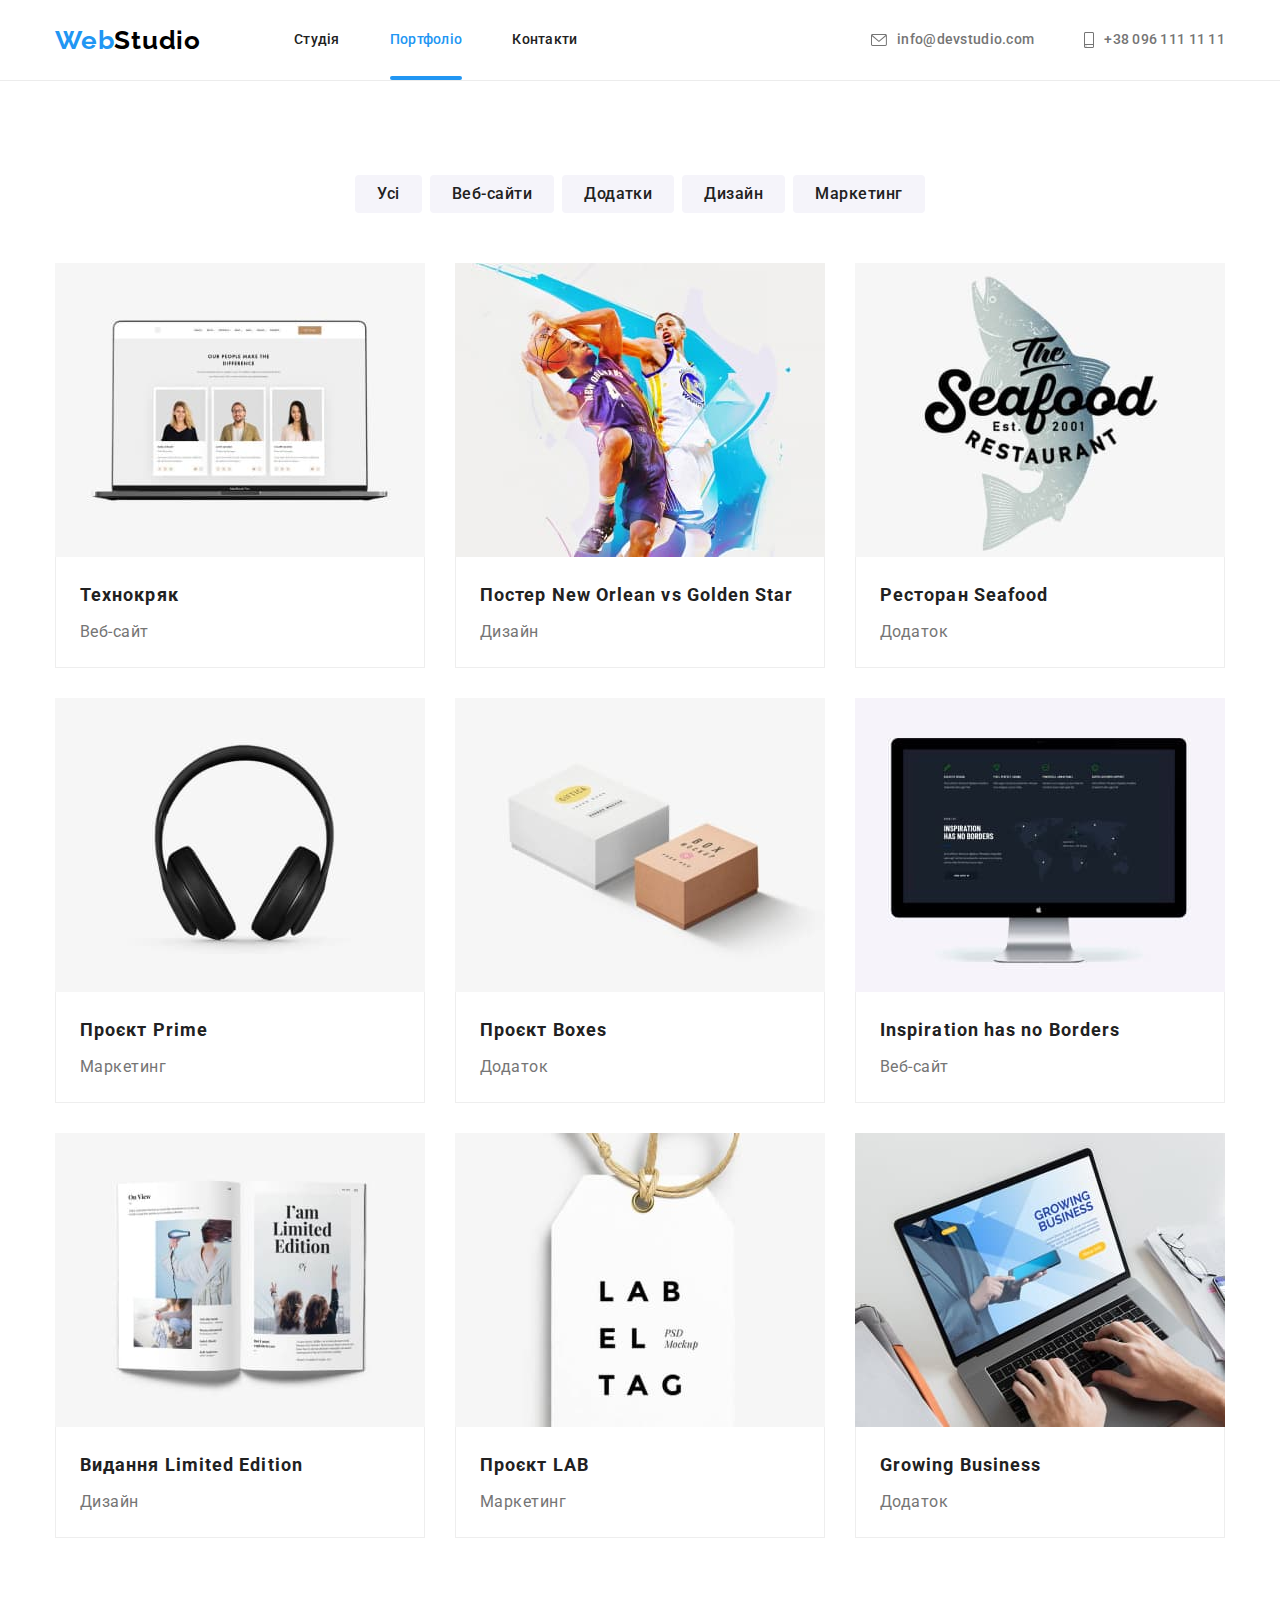
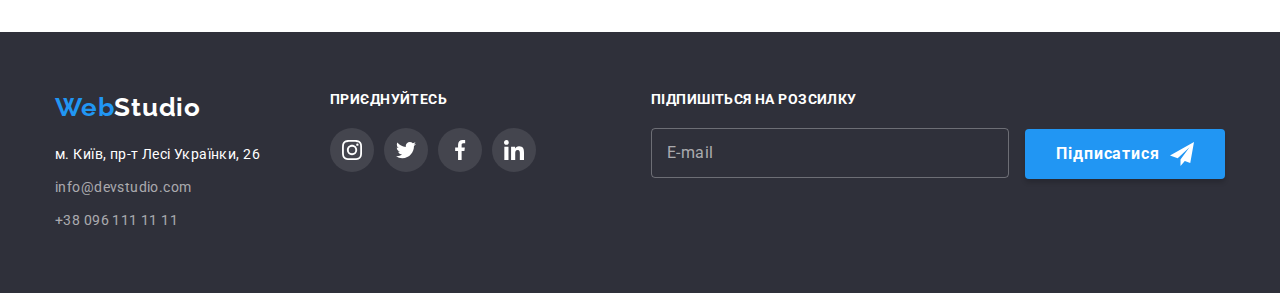
==== portfolio.html @ 24b46c34 "beginning" ====
<!DOCTYPE html>
<html lang="en">
  <head>
    <meta charset="UTF-8" />
    <meta http-equiv="X-UA-Compatible" content="IE=edge" />
    <meta name="viewport" content="width=device-width, initial-scale=1.0" />
    <title>Portfolio</title>
    <link rel="preconnect" href="https://fonts.googleapis.com" />
    <link rel="preconnect" href="https://fonts.gstatic.com" crossorigin />
    <link
      href="https://fonts.googleapis.com/css2?family=Raleway:wght@700&family=Roboto:wght@400;500;700;900&display=swap"
      rel="stylesheet"
    />
    <link
      rel="stylesheet"
      href="https://cdnjs.cloudflare.com/ajax/libs/modern-normalize/1.1.0/modern-normalize.min.css"
    />
    <link rel="stylesheet" href="./css/styles.css" />
  </head>
  <body>
    <!-- HEADER -->
    <header class="header">
      <div class="container head">
        <nav class="main-nav">
          <a href="./index.html" class="logo"
            ><span class="web">Web</span><span class="studio">Studio</span></a
          >
          <ul class="list">
            <li class="item">
              <a href="./index.html" class="link">Студія</a>
            </li>
            <li class="item">
              <a href="./portfolio.html" class="link current">Портфоліо</a>
            </li>
            <li class="item">
              <a href="" class="link">Контакти</a>
            </li>
          </ul>
        </nav>

        <ul class="contacts">
          <li class="item">
            <a href="mailto:info@devstudio.com" class="link">
              <svg width="16" height="12" class="contacts-icon">
                <use href="./images/icons.svg#icon-envelope"></use>
              </svg>
              info@devstudio.com</a
            >
          </li>
          <li class="item">
            <a href="tel:+380961111111" class="link">
              <svg width="10" height="16" class="contacts-icon">
                <use href="./images/icons.svg#icon-smartphone"></use>
              </svg>
              +38 096 111 11 11</a
            >
          </li>
        </ul>
      </div>
    </header>

    <main>
      <!-- OUR WORKS -->
      <section class="section">
        <div class="container">
          <h1 class="title visualy-hidden">Наші роботи</h1>
          <ul class="button-list">
            <li class="item"><button type="button" class="button">Усі</button></li>
            <li class="item"><button type="button" class="button">Веб-сайти</button></li>
            <li class="item"><button type="button" class="button">Додатки</button></li>
            <li class="item"><button type="button" class="button">Дизайн</button></li>
            <li class="item"><button type="button" class="button">Маркетинг</button></li>
          </ul>

          <ul class="work-list">
            <li class="item">
              <a href="" class="work-list-link">
                <div class="thumb">
                  <img src="./images/tehnokryak.jpg" alt="ноутбук" width="370" height="294" />
                  <div class="overlay-text">
                    Ресурс пропонує комплексні пропозиції з різним рівнем функціоналу та сервісів.
                    Все це дозволить відвідувачу отримати вичерпні відомості про компанію чи
                    приватну особу
                  </div>
                </div>

                <div class="work-item-description">
                  <h2 class="title">Технокряк</h2>
                  <p class="text">Веб-сайт</p>
                </div>
              </a>
            </li>
            <li class="item">
              <a href="" class="work-list-link">
                <div class="thumb">
                  <img
                    src="./images/new-orlean-poster.jpg"
                    alt="баскетбол"
                    width="370"
                    height="294"
                  />
                  <div class="overlay-text">
                    Ресурс пропонує комплексні пропозиції з різним рівнем функціоналу та сервісів.
                    Все це дозволить відвідувачу отримати вичерпні відомості про компанію чи
                    приватну особу
                  </div>
                </div>

                <div class="work-item-description">
                  <h2 class="title">Постер New Orlean vs Golden Star</h2>
                  <p class="text">Дизайн</p>
                </div>
              </a>
            </li>
            <li class="item">
              <a href="" class="work-list-link">
                <div class="thumb">
                  <img src="./images/seafood.jpg" alt="логотип ресторану у виглялі риби" />
                  <div class="overlay-text">
                    Ресурс пропонує комплексні пропозиції з різним рівнем функціоналу та сервісів.
                    Все це дозволить відвідувачу отримати вичерпні відомості про компанію чи
                    приватну особу
                  </div>
                </div>

                <div class="work-item-description">
                  <h2 class="title">Ресторан Seafood</h2>
                  <p class="text">Додаток</p>
                </div>
              </a>
            </li>
            <li class="item">
              <a href="" class="work-list-link">
                <div class="thumb">
                  <img src="./images/project-prime.jpg" alt="навушники" width="370" height="294" />
                  <div class="overlay-text">
                    Ресурс пропонує комплексні пропозиції з різним рівнем функціоналу та сервісів.
                    Все це дозволить відвідувачу отримати вичерпні відомості про компанію чи
                    приватну особу
                  </div>
                </div>

                <div class="work-item-description">
                  <h2 class="title">Проєкт Prime</h2>
                  <p class="text">Маркетинг</p>
                </div>
              </a>
            </li>
            <li class="item">
              <a href="" class="work-list-link">
                <div class="thumb">
                  <img
                    src="./images/project-boxes.jpg"
                    alt="дві коробки"
                    width="370"
                    height="294"
                  />
                  <div class="overlay-text">
                    Ресурс пропонує комплексні пропозиції з різним рівнем функціоналу та сервісів.
                    Все це дозволить відвідувачу отримати вичерпні відомості про компанію чи
                    приватну особу
                  </div>
                </div>

                <div class="work-item-description">
                  <h2 class="title">Проєкт Boxes</h2>
                  <p class="text">Додаток</p>
                </div>
              </a>
            </li>
            <li class="item">
              <a href="" class="work-list-link">
                <div class="thumb">
                  <img src="./images/inspiration.jpg" alt="монітор" width="370" height="294" />
                  <div class="overlay-text">
                    Ресурс пропонує комплексні пропозиції з різним рівнем функціоналу та сервісів.
                    Все це дозволить відвідувачу отримати вичерпні відомості про компанію чи
                    приватну особу
                  </div>
                </div>

                <div class="work-item-description">
                  <h2 class="title">Inspiration has no Borders</h2>
                  <p class="text">Веб-сайт</p>
                </div>
              </a>
            </li>
            <li class="item">
              <a href="" class="work-list-link">
                <div class="thumb">
                  <img src="./images/limited-edition.jpg" alt="книга" width="370" height="294" />
                  <div class="overlay-text">
                    Ресурс пропонує комплексні пропозиції з різним рівнем функціоналу та сервісів.
                    Все це дозволить відвідувачу отримати вичерпні відомості про компанію чи
                    приватну особу
                  </div>
                </div>

                <div class="work-item-description">
                  <h2 class="title">Видання Limited Edition</h2>
                  <p class="text">Дизайн</p>
                </div>
              </a>
            </li>
            <li class="item">
              <a href="" class="work-list-link">
                <div class="thumb">
                  <img src="./images/project-lab.jpg" alt="лейба" width="370" height="294" />
                  <div class="overlay-text">
                    Ресурс пропонує комплексні пропозиції з різним рівнем функціоналу та сервісів.
                    Все це дозволить відвідувачу отримати вичерпні відомості про компанію чи
                    приватну особу
                  </div>
                </div>

                <div class="work-item-description">
                  <h2 class="title">Проєкт LAB</h2>
                  <p class="text">Маркетинг</p>
                </div>
              </a>
            </li>
            <li class="item">
              <a href="" class="work-list-link">
                <div class="thumb">
                  <img src="./images/growing-buisness.jpg" alt="ноутбук" width="370" height="294" />
                  <div class="overlay-text">
                    Ресурс пропонує комплексні пропозиції з різним рівнем функціоналу та сервісів.
                    Все це дозволить відвідувачу отримати вичерпні відомості про компанію чи
                    приватну особу
                  </div>
                </div>

                <div class="work-item-description">
                  <h2 class="title">Growing Business</h2>
                  <p class="text">Додаток</p>
                </div>
              </a>
            </li>
          </ul>
        </div>
      </section>
    </main>

    <!-- FOOTER -->
    <footer class="foot">
      <div class="container foot-flex-container">
        <div class="foot-adress-links">
          <a href="./index.html" class="logo">Web<span class="studio">Studio</span></a>
          <address>
            <ul class="adress">
              <li class="street-adress item">
                <a
                  href="https://www.google.com.ua/maps/place/%D0%B1%D1%83%D0%BB.+%D0%9B%D0%B5%D1%81%D0%B8+%D0%A3%D0%BA%D1%80%D0%B0%D0%B8%D0%BD%D0%BA%D0%B8,+26,+%D0%9A%D0%B8%D0%B5%D0%B2,+02000/@50.4265841,30.5361971,17z"
                  class="link"
                  >м. Київ, пр-т Лесі Українки, 26</a
                >
              </li>
              <li class="mail-adress item">
                <a href="mailto:info@devstudio.com" class="link">info@devstudio.com</a>
              </li>
              <li class="phone-adress item">
                <a href="tel:+380961111111" class="link">+38 096 111 11 11</a>
              </li>
            </ul>
          </address>
        </div>
        <div class="foot-social-links">
          <p class="text">Приєднуйтесь</p>
          <ul class="foot-network-list">
            <li class="foot-network-item">
              <a href="" class="foot-network-link">
                <svg width="20" height="20" class="foot-network-icon">
                  <use href="./images/icons.svg#icon-instagram"></use>
                </svg>
              </a>
            </li>
            <li class="foot-network-item">
              <a href="" class="foot-network-link">
                <svg width="20" height="20" class="foot-network-icon">
                  <use href="./images/icons.svg#icon-twitter"></use>
                </svg>
              </a>
            </li>
            <li class="foot-network-item">
              <a href="" class="foot-network-link">
                <svg width="20" height="20" class="foot-network-icon">
                  <use href="./images/icons.svg#icon-facebook"></use>
                </svg>
              </a>
            </li>
            <li class="foot-network-item">
              <a href="" class="foot-network-link">
                <svg width="20" height="20" class="foot-network-icon">
                  <use href="./images/icons.svg#icon-linkedin"></use>
                </svg>
              </a>
            </li>
          </ul>
        </div>
        <div class="sign-container">
          <p class="sign-title">Підпишіться на розсилку</p>
          <form class="sign-form">
            <label class="sign-label"
              ><input type="text" class="sign-input" placeholder=" " /><span
                class="sign-description"
                >E-mail</span
              ></label
            >

            <button type="submit" class="btn with-icon">
              <span>Підписатися</span>
              <svg class="button-icon" width="24" height="24">
                <use href="./images/icons.svg#icon-send"></use>
              </svg>
            </button>
          </form>
        </div>
      </div>
    </footer>
  </body>
</html>
---- css/styles.css ----
:root {
  --main-text-color: #757575;
  --secondary-text-color: #212121;
  --accent-color: #2196f3;
  --main-background-color: #f5f5f5;
  --secondary-background-color: #f5f4fa;
  --white-color: #ffffff;
  --banner-background-color: #2f303a;
  --black-color: #000000;
  --background-icon-color: #afb1b8;
}

/* RESET */

ul {
  list-style: none;
  padding: 0;
  margin: 0;
}

a {
  text-decoration: none;
  color: inherit;
}

h1,
h2,
h3,
h4,
p {
  margin: 0;
}

img {
  display: block;
  max-width: 100%;
  height: auto;
}

/* UTILITES */

.image-svg {
  display: block;
}

.is-hidden {
  opacity: 0;
  pointer-events: none;
}

/*  COMMON STYLES */

body {
  max-width: 1600px;
  margin: 0 auto;

  color: var(--main-text-color);
  font-family: 'Roboto', sans-serif;
}

.section {
  padding-top: 94px;
  padding-bottom: 94px;
}

.container {
  width: 1200px;
  margin-left: auto;
  margin-right: auto;
  padding-left: 15px;
  padding-right: 15px;
}

.title {
  color: var(--secondary-text-color);
}

.visualy-hidden {
  position: absolute;
  width: 1px;
  height: 1px;
  margin: -1px;
  border: 0;
  padding: 0;
  clip: rect(0 0 0 0);
  overflow: hidden;
}

.section-title {
  margin-bottom: 50px;

  font-weight: 700;
  font-size: 36px;
  line-height: 1.17;
  text-align: center;
  letter-spacing: 0.03em;
  color: var(--secondary-text-color);
}

.btn {
  padding-top: 10px;
  padding-bottom: 10px;
  border: 0;
  border-radius: 4px;

  font-family: inherit;
  font-weight: 700;
  font-size: 16px;
  line-height: 1.88;
  letter-spacing: 0.06em;
  cursor: pointer;

  color: var(--white-color);
  background-color: var(--accent-color);
  border-color: transparent;

  box-shadow: 0px 4px 4px rgba(0, 0, 0, 0.15);
}

/* HEADER */

.header {
  border-bottom: 1px solid #ececec;
}

.head.container {
  display: flex;
  align-items: center;
}

/* LOGO */

.logo {
  margin-right: 93px;

  font-family: 'Raleway', sans-serif;
  font-weight: 700;
  font-size: 26px;
  line-height: 1.19;
  letter-spacing: 0.03em;
  color: var(--accent-color);
}

.logo .studio {
  color: var(--black-color);
}

/*  MAIN NAVIGATION */

.main-nav {
  display: flex;
  align-items: center;
}

.main-nav .list {
  display: flex;
}

.main-nav .item + .item {
  margin-left: 50px;
}

.main-nav .link {
  display: block;
  padding-top: 32px;
  padding-bottom: 32px;

  transition: color 250ms cubic-bezier(0.4, 0, 0.2, 1);

  font-weight: 500;
  font-size: 14px;
  line-height: 1.14;
  letter-spacing: 0.02em;

  color: var(--secondary-text-color);
}

.main-nav .link:hover,
.main-nav .link:focus,
.current.link {
  color: var(--accent-color);
}

.main-nav .item {
  position: relative;
}

.current.link::after {
  content: '';

  position: absolute;
  left: 0;
  bottom: 0;
  width: 100%;
  height: 4px;
  border-radius: 2px;

  background-color: currentColor;
}

/* CONTACTS */

.contacts {
  display: flex;
  margin-left: auto;
}

.contacts .item + .item {
  margin-left: 50px;
}

.contacts .link {
  display: inline-flex;
  align-items: center;
  padding-top: 32px;
  padding-bottom: 32px;

  transition: color 250ms cubic-bezier(0.4, 0, 0.2, 1), fill 250ms cubic-bezier(0.4, 0, 0.2, 1);

  font-weight: 500;
  font-size: 14px;
  line-height: 1.14;
  letter-spacing: 0.02em;
  fill: currentColor;
}

.contacts-icon {
  margin-right: 10px;
}

.contacts .link:hover,
.contacts .link:focus {
  color: var(--accent-color);
  fill: var(--accent-color);
}

/* HERO */

.hero {
  padding-top: 200px;
  padding-bottom: 200px;

  text-align: center;
  background-color: var(--banner-background-color);
  background-image: linear-gradient(rgba(47, 48, 58, 0.4), rgba(47, 48, 58, 0.4)),
    url(../images/banner.jpg);
}

.hero .title {
  width: 696px;
  margin-right: auto;
  margin-left: auto;
  margin-bottom: 30px;

  font-weight: 900;
  font-size: 44px;
  line-height: 1.36;
  letter-spacing: 0.06em;
  text-transform: uppercase;
  color: var(--white-color);
}

.hero-btn {
  padding-right: 32px;
  padding-left: 32px;
  border-radius: 4px;
  min-width: 216px;
}

/* VALUES */

.value-list {
  display: flex;
}

.value-list .item:not(:last-child) {
  margin-right: 30px;
}

.section.value {
  padding-bottom: 0;
}

.value-list .title {
  margin-bottom: 10px;

  font-weight: 700;
  font-size: 14px;
  line-height: 1.14;
  letter-spacing: 0.03em;
  text-transform: uppercase;
}

.value-list .text {
  font-weight: 400;
  font-size: 14px;
  line-height: 1.71;
  letter-spacing: 0.03em;
}

.value-icon-container {
  display: inline-flex;
  align-items: center;
  justify-content: center;
  width: 270px;
  height: 120px;
  margin-bottom: 30px;

  background-color: var(--secondary-background-color);
}

.value-icon {
  display: block;
}
/* LABOURS */

.labour-list {
  display: flex;
}

.labour-list .item.item:not(:last-child) {
  margin-right: 30px;
}

.labour-text {
  position: absolute;
  bottom: 0;
  width: 100%;
  height: 70px;
  display: flex;
  align-items: center;
  justify-content: center;

  font-weight: 700;
  font-size: 14px;
  line-height: 1.14;
  text-align: center;
  letter-spacing: 0.03em;
  text-transform: uppercase;

  color: var(--white-color);
  background-color: rgba(47, 48, 58, 0.8);
}

.labour .thumb {
  position: relative;
}

/* TEAM */

.team.section {
  background-color: var(--secondary-background-color);
}

.team-list {
  display: flex;
}

.team-list .item:not(:last-child) {
  margin-right: 30px;
}

.team-list .title {
  padding-top: 30px;
  margin-bottom: 10px;

  font-weight: 500;
  font-size: 16px;
  line-height: 1.19;
  text-align: center;
  letter-spacing: 0.03em;
}

.team-list .text {
  margin-bottom: 15px;

  font-weight: 400;
  font-size: 16px;
  line-height: 1.19;
  text-align: center;
  letter-spacing: 0.03em;
}

.team-list > .item {
  border-radius: 0px 0px 4px 4px;

  background-color: var(--white-color);
  box-shadow: 0px 1px 3px rgba(0, 0, 0, 0.12), 0px 1px 1px rgba(0, 0, 0, 0.14),
    0px 2px 1px rgba(0, 0, 0, 0.2);
}

.team-network-list {
  display: flex;
  justify-content: center;
  padding-bottom: 30px;
}

.team-network-item:not(:last-child) {
  margin-right: 10px;
}

.team-network-link {
  display: inline-flex;
  align-items: center;
  justify-content: center;
  width: 44px;
  height: 44px;
  border-radius: 50%;

  transition: fill 250ms cubic-bezier(0.4, 0, 0.2, 1),
    background-color 250ms cubic-bezier(0.4, 0, 0.2, 1);

  fill: var(--background-icon-color);
}

.team-network-link:hover,
.team-network-link:focus {
  fill: var(--white-color);
  background-color: var(--accent-color);
}

/* CLIENTS */

.clients-list {
  display: flex;
}

.clients-item:not(:last-child) {
  margin-right: 30px;
}

.clients-link {
  display: inline-flex;
  justify-content: center;
  align-items: center;
  width: 170px;
  height: 92px;
  border: 1px solid #afb1b8;
  border-radius: 4px;

  transition: fill 250ms cubic-bezier(0.4, 0, 0.2, 1),
    border-color 250ms cubic-bezier(0.4, 0, 0.2, 1);

  fill: var(--background-icon-color);
}

.clients-link:hover,
.clients-link:focus {
  fill: var(--accent-color);
  border-color: var(--accent-color);
}

/* MODAL WINDOW */

.backdrop {
  position: fixed;
  left: 0;
  top: 0;
  width: 100%;
  height: 100%;

  transition: opacity 250ms cubic-bezier(0.4, 0, 0.2, 1);

  background-color: rgba(0, 0, 0, 0.2);
}

.backdrop.is-hidden .modal {
  transform: scale(1.1) translate(-50%, -50%);
}

.modal {
  position: absolute;
  left: 50%;
  top: 50%;
  transform: translate(-50%, -50%) scale(1);
  width: 528px;
  height: 581px;
  border-radius: 4px;
  padding: 40px;

  transition: transform 500ms cubic-bezier(0.4, 0, 0.2, 1);

  box-shadow: 0 1px 2px rgba(0, 0, 0, 0.2), 0 1px 1px rgba(0, 0, 0, 0.14);
  background-color: var(--white-color);
}

.modal-title {
  margin-bottom: 12px;

  font-weight: 700;
  font-size: 20px;
  line-height: 1.15;
  text-align: center;
  letter-spacing: 0.03em;

  color: var(--secondary-text-color);
}

.contact-form {
  display: flex;
  flex-direction: column;
}

.contact-form-label {
  margin-bottom: 4px;

  font-weight: 400;
  font-size: 12px;
  line-height: 1.14;
  letter-spacing: 0.01em;
}

.contact-form-input {
  height: 40px;
  width: 100%;
  padding-left: 42px;

  transition: border-color 250ms cubic-bezier(0.4, 0, 0.2, 1);

  border: 1px solid rgba(33, 33, 33, 0.2);
  border-radius: 4px;
}

.contact-form-input:focus + .icon,
.contact-form-input:focus-within,
.contact-form-message:focus-within {
  outline: none;
  border-color: var(--accent-color);
  fill: var(--accent-color);
}

.modal-holder textarea {
  height: 120px;
  padding: 12px 16px;
  margin-bottom: 20px;
}

.contact-form-message {
  margin-bottom: 20px;
  resize: none;
  height: 120px;
  padding: 12px 16px;

  transition: border-color 250ms cubic-bezier(0.4, 0, 0.2, 1);
  border: 1px solid rgba(33, 33, 33, 0.2);
}

.contact-form-message::placeholder {
  font-weight: 400;
  font-size: 12px;
  line-height: 1.14;
  letter-spacing: 0.01em;

  color: rgba(117, 117, 117, 0.5);
}

.contact-form > .thumb {
  position: relative;
  margin-bottom: 10px;
}

.contact-form .icon {
  position: absolute;
  top: 50%;
  left: 12px;
  transform: translateY(-50%);
  pointer-events: none;

  transition: fill 250ms cubic-bezier(0.4, 0, 0.2, 1);
}

.checkbox-description {
  position: relative;
  display: flex;
  align-items: center;
  margin-bottom: 30px;
  padding-left: 36px;

  font-weight: 400;
  font-size: 14px;
  line-height: 1.71;
  letter-spacing: 0.03em;
}

.pact-link {
  text-decoration: underline;
  color: var(--accent-color);
}

.checkbox-icon {
  position: absolute;
  top: 50%;
  left: 12px;
  transform: translateY(-50%);
  display: inline-flex;
  width: 16px;
  height: 15px;
  border: 2px solid var(--secondary-text-color);
  border-radius: 2px;
  transition: background-color 250ms cubic-bezier(0.4, 0, 0.2, 1);
}

.checkbox:checked + .checkbox-icon {
  border: transparent;
  background-origin: border-box;
  background-color: var(--accent-color);
  background-image: url(../images/checkbox-icon.svg);
  background-size: contain;
  background-position: center;
}

.btn.btn-modal {
  padding-right: 20px;
  padding-left: 20px;
  min-width: 200px;

  align-self: center;
}

.close-button {
  position: absolute;
  top: 8px;
  right: 8px;
  width: 30px;
  height: 30px;
  display: inline-flex;
  align-items: center;
  justify-content: center;

  transition: fill 250ms cubic-bezier(0.4, 0, 0.2, 1);

  border: 1px solid rgba(0, 0, 0, 0.1);
  border-radius: 50%;
  background-color: inherit;
  cursor: pointer;
}

.close-button:hover,
.close-button:focus {
  fill: var(--accent-color);
}

/*  FOOTER */

.foot {
  padding-top: 60px;
  padding-bottom: 60px;

  background-color: var(--banner-background-color);
}

.foot .studio {
  color: var(--white-color);
}

.foot .logo {
  display: block;
  margin-bottom: 20px;
  margin-right: 0;
}

.adress .item.item:not(:last-child) {
  margin-bottom: 9px;
}

.adress .link {
  transition: color 250ms cubic-bezier(0.4, 0, 0.2, 1);

  font-weight: 400;
  font-size: 14px;
  line-height: 1.71;
  letter-spacing: 0.03em;
  font-style: normal;
}

.street-adress .link {
  color: var(--white-color);
}

.mail-adress .link,
.phone-adress .link {
  color: rgba(255, 255, 255, 0.6);
}

.adress .link:hover,
.adress .link:focus {
  color: var(--accent-color);
}

.foot-flex-container {
  display: flex;
}

.foot-adress-links {
  margin-right: 70px;
}

.foot-network-list {
  display: flex;
}

.foot-network-link {
  display: inline-flex;
  width: 44px;
  height: 44px;
  justify-content: center;
  align-items: center;
  border-radius: 50%;

  transition: background-color 250ms cubic-bezier(0.4, 0, 0.2, 1);

  background-color: rgba(255, 255, 255, 0.1);
  fill: var(--white-color);
}

.foot-network-link:hover,
.foot-network-link:focus {
  background-color: var(--accent-color);
}

.foot-network-item:not(:last-child) {
  margin-right: 10px;
}

.foot-social-links > .text {
  margin-bottom: 20px;

  font-weight: 700;
  font-size: 14px;
  line-height: 1.14;
  letter-spacing: 0.03em;
  text-transform: uppercase;

  color: var(--white-color);
}

/* FORM */

.sign-form {
  position: relative;
}

.sign-title {
  margin-bottom: 20px;

  font-weight: 700;
  font-size: 14px;
  line-height: 1.14;
  letter-spacing: 0.03em;
  text-transform: uppercase;

  color: var(--white-color);
}

.sign-input {
  width: 358px;
  height: 50px;
  padding-left: 70px;
  border-radius: 4px;

  transition: border-color 250ms cubic-bezier(0.4, 0, 0.2, 1);

  border: 1px solid rgba(255, 255, 255, 0.3);
  outline: transparent;
  background-color: inherit;
  cursor: pointer;
}

.sign-input:focus {
  border-color: var(--accent-color);
}

.sign-input:focus + .sign-description {
  color: var(--accent-color);
}

.sign-input:not(:placeholder-shown) {
  color: var(--white-color);
}

.sign-label {
  margin-right: 12px;

  font-weight: 400;
  font-size: 16px;
  line-height: 1.25;
  letter-spacing: 0.03em;

  color: rgba(255, 255, 255, 0.6);
}

.sign-description {
  position: absolute;
  top: 50%;
  left: 16px;
  transform: translateY(-50%);
  pointer-events: none;

  transition: color 250ms cubic-bezier(0.4, 0, 0.2, 1);
}

.sign-container {
  margin-left: auto;
}

.btn.with-icon {
  display: inline-flex;
  align-items: center;
  justify-content: center;
  padding-left: 28px;
  padding-right: 28px;
  min-width: 200px;
}

.button-icon {
  margin-left: 10px;
}
/* PORTFOLIO */

/*  BUTTON */

.button-list {
  display: flex;
  justify-content: center;
  margin-bottom: 50px;
}

.button {
  padding: 4px 20px;
  border-radius: 4px;
  border-color: transparent;

  transition: background-color 250ms cubic-bezier(0.4, 0, 0.2, 1),
    color 250ms cubic-bezier(0.4, 0, 0.2, 1), box-shadow 250ms cubic-bezier(0.4, 0, 0.2, 1);

  font-family: inherit;
  font-weight: 500;
  font-size: 16px;
  line-height: 1.62;
  letter-spacing: 0.03em;

  color: var(--secondary-text-color);
  background-color: var(--secondary-background-color);
  border-color: transparent;
  cursor: pointer;
}

.button-list .item:not(:last-child) {
  margin-right: 8px;
}

.button:hover,
.button:focus {
  color: var(--white-color);
  background-color: var(--accent-color);
  box-shadow: 0px 4px 4px rgba(0, 0, 0, 0.25);
}

/*  WORKS */

.work-list {
  display: flex;
  flex-wrap: wrap;
  gap: 30px;
}

.work-list > .item {
  /* flex-basis: calc((100%-2 * 30px) / 3); */
  width: 370px;
}

/* .work-list .item:nth-last-child(n + 4) {
  margin-bottom: 30px;
}

.work-list .item:not(:nth-child(3n)) {
  margin-right: 30px;
} */

.work-list .title {
  margin-bottom: 4px;

  font-weight: 700;
  font-size: 18px;
  line-height: 2;
  letter-spacing: 0.06em;
}

.work-list .text {
  font-weight: 400;
  font-size: 16px;
  line-height: 1.88;
  letter-spacing: 0.03em;
}

.work-item-description {
  padding: 20px 24px;
  border-left: 1px solid #eeeeee;
  border-right: 1px solid #eeeeee;
  border-bottom: 1px solid #eeeeee;
}

.work-list-link {
  position: relative;
  display: block;

  transition: box-shadow 250ms cubic-bezier(0.4, 0, 0.2, 1);
}

.work-list-link:hover,
.work-list-link:focus {
  box-shadow: 1px 4px 6px rgba(0, 0, 0, 0.16), 0px 4px 4px rgba(0, 0, 0, 0.06);
}

.work-list .thumb {
  position: relative;
  overflow: hidden;
}

.overlay-text {
  position: absolute;
  top: 0;
  left: 0;
  transform: translateY(100%);
  width: 100%;
  height: 100%;
  padding: 63px 24px;

  transition: transform 250ms cubic-bezier(0.4, 0, 0.2, 1);

  font-weight: 400;
  font-size: 18px;
  line-height: 1.56;
  letter-spacing: 0.03em;

  color: var(--white-color);
  background-color: rgba(33, 150, 243, 0.8);
}

.work-list-link:hover .overlay-text,
.work-list-link:focus .overlay-text {
  transform: translateY(0);
}
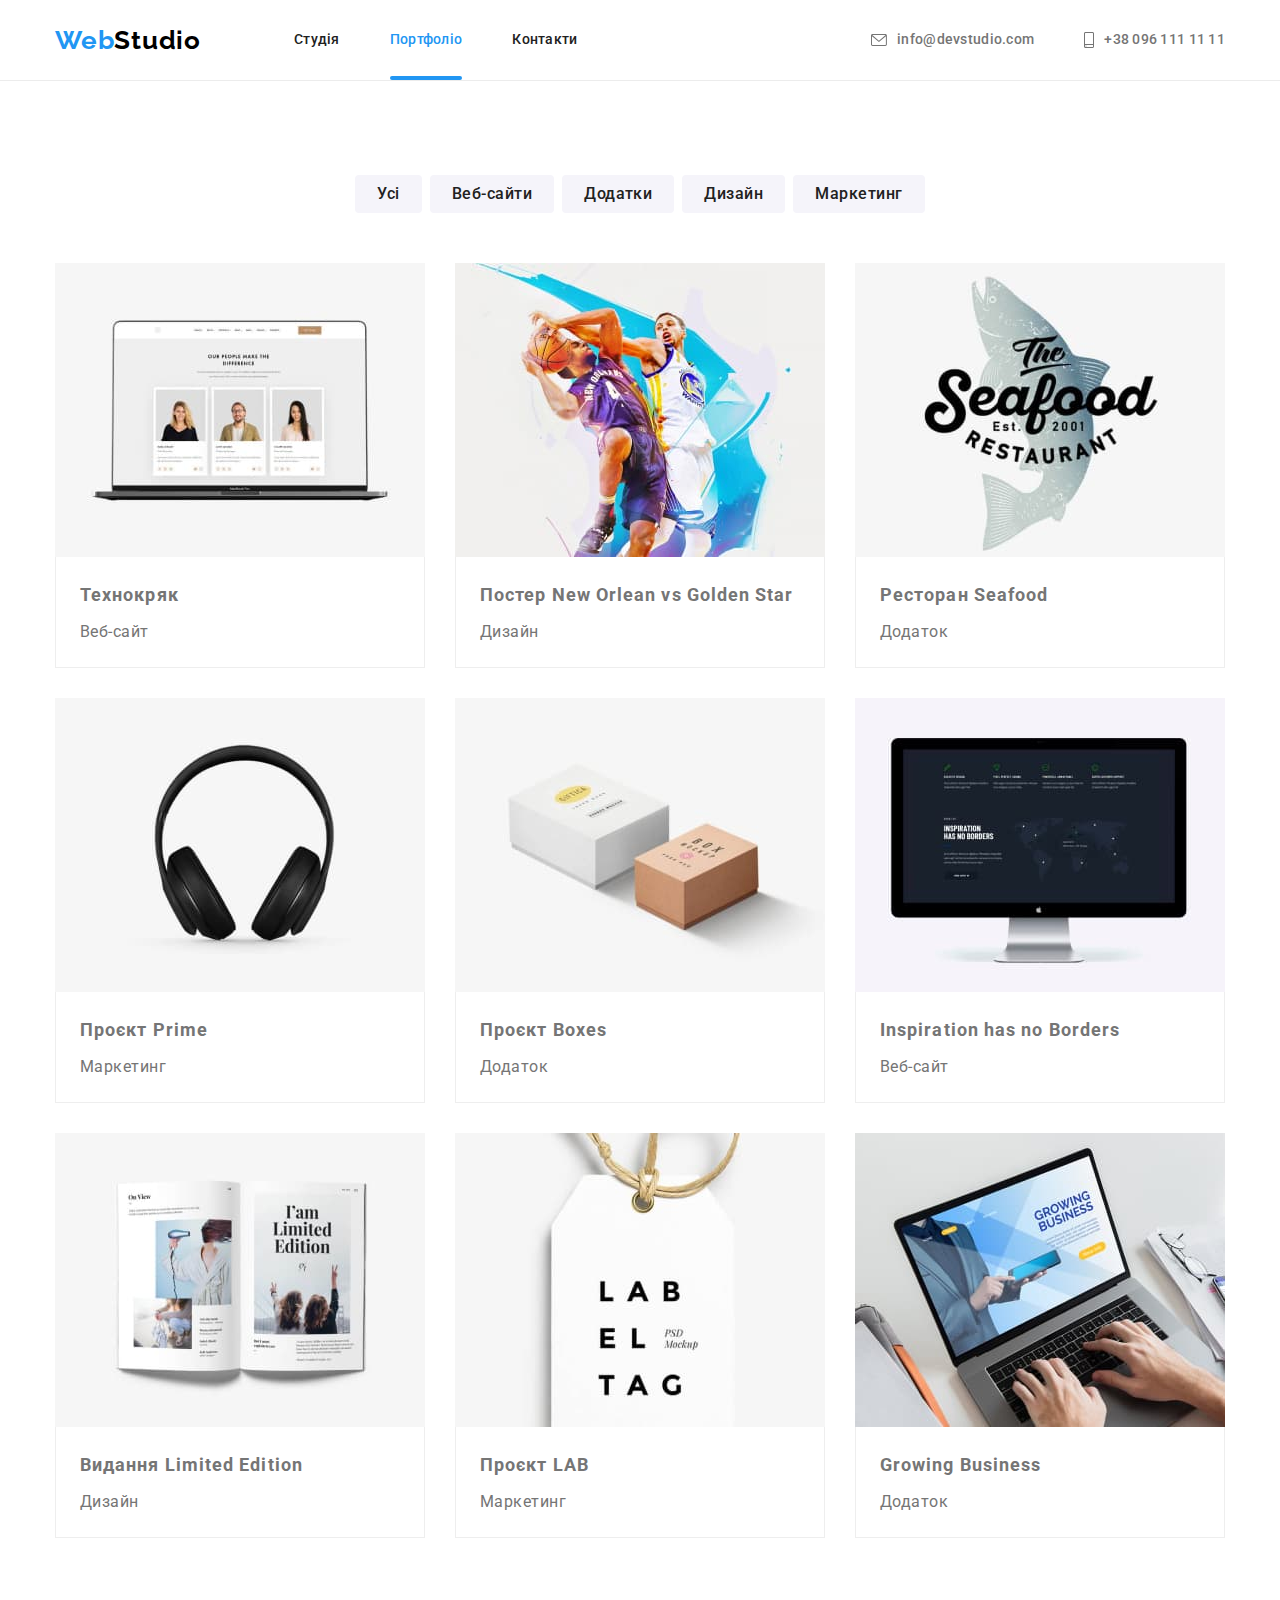
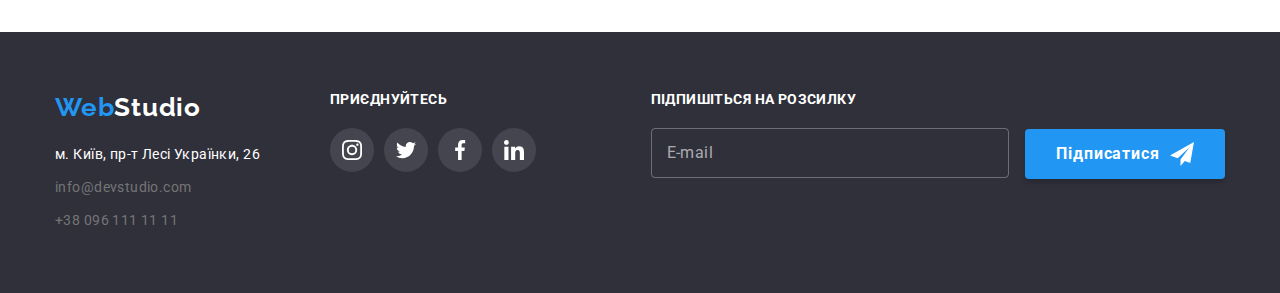
==== commit 2938f164: "BEM-ready" ====
--- a/portfolio.html
+++ b/portfolio.html
@@ -19,37 +19,37 @@
   </head>
   <body>
     <!-- HEADER -->
-    <header class="header">
-      <div class="container head">
+    <header class="page-header">
+      <div class="container page-header__container">
         <nav class="main-nav">
-          <a href="./index.html" class="logo"
-            ><span class="web">Web</span><span class="studio">Studio</span></a
-          >
-          <ul class="list">
-            <li class="item">
-              <a href="./index.html" class="link">Студія</a>
-            </li>
-            <li class="item">
-              <a href="./portfolio.html" class="link current">Портфоліо</a>
-            </li>
-            <li class="item">
-              <a href="" class="link">Контакти</a>
+          <a href="./index.html" class="logo">Web<span class="logo--black">Studio</span></a>
+          <ul class="main-nav__list">
+            <li class="main-nav__item">
+              <a href="./index.html" class="main-nav__link">Студія</a>
+            </li>
+            <li class="main-nav__item">
+              <a href="./portfolio.html" class="main-nav__link main-nav__link--current"
+                >Портфоліо</a
+              >
+            </li>
+            <li class="main-nav__item">
+              <a href="" class="main-nav__link">Контакти</a>
             </li>
           </ul>
         </nav>
 
         <ul class="contacts">
-          <li class="item">
-            <a href="mailto:info@devstudio.com" class="link">
-              <svg width="16" height="12" class="contacts-icon">
+          <li class="contacts__item">
+            <a href="mailto:info@devstudio.com" class="contacts__link">
+              <svg width="16" height="12" class="contacts__icon">
                 <use href="./images/icons.svg#icon-envelope"></use>
               </svg>
               info@devstudio.com</a
             >
           </li>
-          <li class="item">
-            <a href="tel:+380961111111" class="link">
-              <svg width="10" height="16" class="contacts-icon">
+          <li class="contacts__item">
+            <a href="tel:+380961111111" class="contacts__link">
+              <svg width="10" height="16" class="contacts__icon">
                 <use href="./images/icons.svg#icon-smartphone"></use>
               </svg>
               +38 096 111 11 11</a
@@ -65,17 +65,21 @@
         <div class="container">
           <h1 class="title visualy-hidden">Наші роботи</h1>
           <ul class="button-list">
-            <li class="item"><button type="button" class="button">Усі</button></li>
-            <li class="item"><button type="button" class="button">Веб-сайти</button></li>
-            <li class="item"><button type="button" class="button">Додатки</button></li>
-            <li class="item"><button type="button" class="button">Дизайн</button></li>
-            <li class="item"><button type="button" class="button">Маркетинг</button></li>
+            <li class="button-list__item"><button type="button" class="button">Усі</button></li>
+            <li class="button-list__item">
+              <button type="button" class="button">Веб-сайти</button>
+            </li>
+            <li class="button-list__item"><button type="button" class="button">Додатки</button></li>
+            <li class="button-list__item"><button type="button" class="button">Дизайн</button></li>
+            <li class="button-list__item">
+              <button type="button" class="button">Маркетинг</button>
+            </li>
           </ul>
 
           <ul class="work-list">
-            <li class="item">
-              <a href="" class="work-list-link">
-                <div class="thumb">
+            <li class="work-list__item">
+              <a href="" class="work-list__link">
+                <div class="work-list__thumb">
                   <img src="./images/tehnokryak.jpg" alt="ноутбук" width="370" height="294" />
                   <div class="overlay-text">
                     Ресурс пропонує комплексні пропозиції з різним рівнем функціоналу та сервісів.
@@ -84,15 +88,15 @@
                   </div>
                 </div>
 
-                <div class="work-item-description">
-                  <h2 class="title">Технокряк</h2>
-                  <p class="text">Веб-сайт</p>
-                </div>
-              </a>
-            </li>
-            <li class="item">
-              <a href="" class="work-list-link">
-                <div class="thumb">
+                <div class="work-list__description">
+                  <h2 class="work-list__title">Технокряк</h2>
+                  <p class="work-list__text">Веб-сайт</p>
+                </div>
+              </a>
+            </li>
+            <li class="work-list__item">
+              <a href="" class="work-list__link">
+                <div class="work-list__thumb">
                   <img
                     src="./images/new-orlean-poster.jpg"
                     alt="баскетбол"
@@ -106,15 +110,15 @@
                   </div>
                 </div>
 
-                <div class="work-item-description">
-                  <h2 class="title">Постер New Orlean vs Golden Star</h2>
-                  <p class="text">Дизайн</p>
-                </div>
-              </a>
-            </li>
-            <li class="item">
-              <a href="" class="work-list-link">
-                <div class="thumb">
+                <div class="work-list__description">
+                  <h2 class="work-list__title">Постер New Orlean vs Golden Star</h2>
+                  <p class="work-list__text">Дизайн</p>
+                </div>
+              </a>
+            </li>
+            <li class="work-list__item">
+              <a href="" class="work-list__link">
+                <div class="work-list__thumb">
                   <img src="./images/seafood.jpg" alt="логотип ресторану у виглялі риби" />
                   <div class="overlay-text">
                     Ресурс пропонує комплексні пропозиції з різним рівнем функціоналу та сервісів.
@@ -123,15 +127,15 @@
                   </div>
                 </div>
 
-                <div class="work-item-description">
-                  <h2 class="title">Ресторан Seafood</h2>
-                  <p class="text">Додаток</p>
-                </div>
-              </a>
-            </li>
-            <li class="item">
-              <a href="" class="work-list-link">
-                <div class="thumb">
+                <div class="work-list__description">
+                  <h2 class="work-list__title">Ресторан Seafood</h2>
+                  <p class="work-list__text">Додаток</p>
+                </div>
+              </a>
+            </li>
+            <li class="work-list__item">
+              <a href="" class="work-list__link">
+                <div class="work-list__thumb">
                   <img src="./images/project-prime.jpg" alt="навушники" width="370" height="294" />
                   <div class="overlay-text">
                     Ресурс пропонує комплексні пропозиції з різним рівнем функціоналу та сервісів.
@@ -140,15 +144,15 @@
                   </div>
                 </div>
 
-                <div class="work-item-description">
-                  <h2 class="title">Проєкт Prime</h2>
-                  <p class="text">Маркетинг</p>
-                </div>
-              </a>
-            </li>
-            <li class="item">
-              <a href="" class="work-list-link">
-                <div class="thumb">
+                <div class="work-list__description">
+                  <h2 class="work-list__title">Проєкт Prime</h2>
+                  <p class="work-list__text">Маркетинг</p>
+                </div>
+              </a>
+            </li>
+            <li class="work-list__item">
+              <a href="" class="work-list__link">
+                <div class="work-list__thumb">
                   <img
                     src="./images/project-boxes.jpg"
                     alt="дві коробки"
@@ -162,15 +166,15 @@
                   </div>
                 </div>
 
-                <div class="work-item-description">
-                  <h2 class="title">Проєкт Boxes</h2>
-                  <p class="text">Додаток</p>
-                </div>
-              </a>
-            </li>
-            <li class="item">
-              <a href="" class="work-list-link">
-                <div class="thumb">
+                <div class="work-list__description">
+                  <h2 class="work-list__title">Проєкт Boxes</h2>
+                  <p class="work-list__text">Додаток</p>
+                </div>
+              </a>
+            </li>
+            <li class="work-list__item">
+              <a href="" class="work-list__link">
+                <div class="work-list__thumb">
                   <img src="./images/inspiration.jpg" alt="монітор" width="370" height="294" />
                   <div class="overlay-text">
                     Ресурс пропонує комплексні пропозиції з різним рівнем функціоналу та сервісів.
@@ -179,15 +183,15 @@
                   </div>
                 </div>
 
-                <div class="work-item-description">
-                  <h2 class="title">Inspiration has no Borders</h2>
-                  <p class="text">Веб-сайт</p>
-                </div>
-              </a>
-            </li>
-            <li class="item">
-              <a href="" class="work-list-link">
-                <div class="thumb">
+                <div class="work-list__description">
+                  <h2 class="work-list__title">Inspiration has no Borders</h2>
+                  <p class="work-list__text">Веб-сайт</p>
+                </div>
+              </a>
+            </li>
+            <li class="work-list__item">
+              <a href="" class="work-list__link">
+                <div class="work-list__thumb">
                   <img src="./images/limited-edition.jpg" alt="книга" width="370" height="294" />
                   <div class="overlay-text">
                     Ресурс пропонує комплексні пропозиції з різним рівнем функціоналу та сервісів.
@@ -196,15 +200,15 @@
                   </div>
                 </div>
 
-                <div class="work-item-description">
-                  <h2 class="title">Видання Limited Edition</h2>
-                  <p class="text">Дизайн</p>
-                </div>
-              </a>
-            </li>
-            <li class="item">
-              <a href="" class="work-list-link">
-                <div class="thumb">
+                <div class="work-list__description">
+                  <h2 class="work-list__title">Видання Limited Edition</h2>
+                  <p class="work-list__text">Дизайн</p>
+                </div>
+              </a>
+            </li>
+            <li class="work-list__item">
+              <a href="" class="work-list__link">
+                <div class="work-list__thumb">
                   <img src="./images/project-lab.jpg" alt="лейба" width="370" height="294" />
                   <div class="overlay-text">
                     Ресурс пропонує комплексні пропозиції з різним рівнем функціоналу та сервісів.
@@ -213,15 +217,15 @@
                   </div>
                 </div>
 
-                <div class="work-item-description">
-                  <h2 class="title">Проєкт LAB</h2>
-                  <p class="text">Маркетинг</p>
-                </div>
-              </a>
-            </li>
-            <li class="item">
-              <a href="" class="work-list-link">
-                <div class="thumb">
+                <div class="work-list__description">
+                  <h2 class="work-list__title">Проєкт LAB</h2>
+                  <p class="work-list__text">Маркетинг</p>
+                </div>
+              </a>
+            </li>
+            <li class="work-list__item">
+              <a href="" class="work-list__link">
+                <div class="work-list__thumb">
                   <img src="./images/growing-buisness.jpg" alt="ноутбук" width="370" height="294" />
                   <div class="overlay-text">
                     Ресурс пропонує комплексні пропозиції з різним рівнем функціоналу та сервісів.
@@ -230,9 +234,9 @@
                   </div>
                 </div>
 
-                <div class="work-item-description">
-                  <h2 class="title">Growing Business</h2>
-                  <p class="text">Додаток</p>
+                <div class="work-list__description">
+                  <h2 class="work-list__title">Growing Business</h2>
+                  <p class="work-list__text">Додаток</p>
                 </div>
               </a>
             </li>
@@ -242,54 +246,56 @@
     </main>
 
     <!-- FOOTER -->
-    <footer class="foot">
-      <div class="container foot-flex-container">
-        <div class="foot-adress-links">
-          <a href="./index.html" class="logo">Web<span class="studio">Studio</span></a>
+    <footer class="page-footer">
+      <div class="container page-footer--flex-container">
+        <div class="foot-adress-container">
+          <a href="./index.html" class="logo logo--margin"
+            >Web<span class="logo--white">Studio</span>
+          </a>
           <address>
-            <ul class="adress">
-              <li class="street-adress item">
+            <ul class="site-adress">
+              <li class="site-adress__item">
                 <a
                   href="https://www.google.com.ua/maps/place/%D0%B1%D1%83%D0%BB.+%D0%9B%D0%B5%D1%81%D0%B8+%D0%A3%D0%BA%D1%80%D0%B0%D0%B8%D0%BD%D0%BA%D0%B8,+26,+%D0%9A%D0%B8%D0%B5%D0%B2,+02000/@50.4265841,30.5361971,17z"
-                  class="link"
+                  class="site-adress__link site-adress__link--street"
                   >м. Київ, пр-т Лесі Українки, 26</a
                 >
               </li>
-              <li class="mail-adress item">
-                <a href="mailto:info@devstudio.com" class="link">info@devstudio.com</a>
+              <li class="site-adress__item">
+                <a href="mailto:info@devstudio.com" class="site-adress__link">info@devstudio.com</a>
               </li>
-              <li class="phone-adress item">
-                <a href="tel:+380961111111" class="link">+38 096 111 11 11</a>
+              <li class="site-adress__item">
+                <a href="tel:+380961111111" class="site-adress__link">+38 096 111 11 11</a>
               </li>
             </ul>
           </address>
         </div>
         <div class="foot-social-links">
-          <p class="text">Приєднуйтесь</p>
-          <ul class="foot-network-list">
-            <li class="foot-network-item">
-              <a href="" class="foot-network-link">
+          <p class="foot-social-links__text">Приєднуйтесь</p>
+          <ul class="network-list">
+            <li class="network-list__item">
+              <a href="" class="network-list__link network-link--footer">
                 <svg width="20" height="20" class="foot-network-icon">
                   <use href="./images/icons.svg#icon-instagram"></use>
                 </svg>
               </a>
             </li>
-            <li class="foot-network-item">
-              <a href="" class="foot-network-link">
+            <li class="network-list__item">
+              <a href="" class="network-list__link network-link--footer">
                 <svg width="20" height="20" class="foot-network-icon">
                   <use href="./images/icons.svg#icon-twitter"></use>
                 </svg>
               </a>
             </li>
-            <li class="foot-network-item">
-              <a href="" class="foot-network-link">
+            <li class="network-list__item">
+              <a href="" class="network-list__link network-link--footer">
                 <svg width="20" height="20" class="foot-network-icon">
                   <use href="./images/icons.svg#icon-facebook"></use>
                 </svg>
               </a>
             </li>
-            <li class="foot-network-item">
-              <a href="" class="foot-network-link">
+            <li class="network-list__item">
+              <a href="" class="network-list__link network-link--footer">
                 <svg width="20" height="20" class="foot-network-icon">
                   <use href="./images/icons.svg#icon-linkedin"></use>
                 </svg>
@@ -300,14 +306,12 @@
         <div class="sign-container">
           <p class="sign-title">Підпишіться на розсилку</p>
           <form class="sign-form">
-            <label class="sign-label"
-              ><input type="text" class="sign-input" placeholder=" " /><span
-                class="sign-description"
-                >E-mail</span
-              ></label
-            >
-
-            <button type="submit" class="btn with-icon">
+            <label class="sign-form__label"
+              ><input type="text" class="sign-form__input" placeholder=" " />
+              <span class="sign-form__description"> E-mail </span>
+            </label>
+
+            <button type="submit" class="btn btn--sign-form">
               <span>Підписатися</span>
               <svg class="button-icon" width="24" height="24">
                 <use href="./images/icons.svg#icon-send"></use>
--- a/css/styles.css
+++ b/css/styles.css
@@ -86,7 +86,7 @@
   overflow: hidden;
 }
 
-.section-title {
+.section__title {
   margin-bottom: 50px;
 
   font-weight: 700;
@@ -98,6 +98,9 @@
 }
 
 .btn {
+  display: inline-flex;
+  align-items: center;
+  justify-content: center;
   padding-top: 10px;
   padding-bottom: 10px;
   border: 0;
@@ -119,11 +122,11 @@
 
 /* HEADER */
 
-.header {
+.page-header {
   border-bottom: 1px solid #ececec;
 }
 
-.head.container {
+.page-header__container {
   display: flex;
   align-items: center;
 }
@@ -131,6 +134,7 @@
 /* LOGO */
 
 .logo {
+  display: inline-flex;
   margin-right: 93px;
 
   font-family: 'Raleway', sans-serif;
@@ -141,7 +145,7 @@
   color: var(--accent-color);
 }
 
-.logo .studio {
+.logo--black {
   color: var(--black-color);
 }
 
@@ -152,15 +156,15 @@
   align-items: center;
 }
 
-.main-nav .list {
-  display: flex;
-}
-
-.main-nav .item + .item {
-  margin-left: 50px;
-}
-
-.main-nav .link {
+.main-nav__list {
+  display: flex;
+}
+
+.main-nav__item:not(:last-child) {
+  margin-right: 50px;
+}
+
+.main-nav__link {
   display: block;
   padding-top: 32px;
   padding-bottom: 32px;
@@ -175,17 +179,17 @@
   color: var(--secondary-text-color);
 }
 
-.main-nav .link:hover,
-.main-nav .link:focus,
-.current.link {
+.main-nav__link:hover,
+.main-nav__link:focus,
+.main-nav__link--current {
   color: var(--accent-color);
 }
 
-.main-nav .item {
+.main-nav__item {
   position: relative;
 }
 
-.current.link::after {
+.main-nav__link--current::after {
   content: '';
 
   position: absolute;
@@ -205,11 +209,11 @@
   margin-left: auto;
 }
 
-.contacts .item + .item {
-  margin-left: 50px;
-}
-
-.contacts .link {
+.contacts__item:not(:last-child) {
+  margin-right: 50px;
+}
+
+.contacts__link {
   display: inline-flex;
   align-items: center;
   padding-top: 32px;
@@ -224,12 +228,12 @@
   fill: currentColor;
 }
 
-.contacts-icon {
+.contacts__icon {
   margin-right: 10px;
 }
 
-.contacts .link:hover,
-.contacts .link:focus {
+.contacts__link:hover,
+.contacts__link:focus {
   color: var(--accent-color);
   fill: var(--accent-color);
 }
@@ -246,7 +250,7 @@
     url(../images/banner.jpg);
 }
 
-.hero .title {
+.hero__title {
   width: 696px;
   margin-right: auto;
   margin-left: auto;
@@ -260,7 +264,7 @@
   color: var(--white-color);
 }
 
-.hero-btn {
+.hero__btn {
   padding-right: 32px;
   padding-left: 32px;
   border-radius: 4px;
@@ -269,19 +273,19 @@
 
 /* VALUES */
 
-.value-list {
-  display: flex;
-}
-
-.value-list .item:not(:last-child) {
+.values__list {
+  display: flex;
+}
+
+.values__item:not(:last-child) {
   margin-right: 30px;
 }
 
-.section.value {
+.values {
   padding-bottom: 0;
 }
 
-.value-list .title {
+.values__title {
   margin-bottom: 10px;
 
   font-weight: 700;
@@ -289,16 +293,17 @@
   line-height: 1.14;
   letter-spacing: 0.03em;
   text-transform: uppercase;
-}
-
-.value-list .text {
+  color: var(--secondary-text-color);
+}
+
+.values__text {
   font-weight: 400;
   font-size: 14px;
   line-height: 1.71;
   letter-spacing: 0.03em;
 }
 
-.value-icon-container {
+.value__icon-container {
   display: inline-flex;
   align-items: center;
   justify-content: center;
@@ -309,20 +314,20 @@
   background-color: var(--secondary-background-color);
 }
 
-.value-icon {
+.value__icon {
   display: block;
 }
 /* LABOURS */
 
-.labour-list {
-  display: flex;
-}
-
-.labour-list .item.item:not(:last-child) {
+.labour__list {
+  display: flex;
+}
+
+.labour__item:not(:last-child) {
   margin-right: 30px;
 }
 
-.labour-text {
+.labour__text {
   position: absolute;
   bottom: 0;
   width: 100%;
@@ -342,13 +347,13 @@
   background-color: rgba(47, 48, 58, 0.8);
 }
 
-.labour .thumb {
+.labour__thumb {
   position: relative;
 }
 
 /* TEAM */
 
-.team.section {
+.team-section {
   background-color: var(--secondary-background-color);
 }
 
@@ -356,11 +361,11 @@
   display: flex;
 }
 
-.team-list .item:not(:last-child) {
+.team-list__item:not(:last-child) {
   margin-right: 30px;
 }
 
-.team-list .title {
+.team-list__title {
   padding-top: 30px;
   margin-bottom: 10px;
 
@@ -371,7 +376,7 @@
   letter-spacing: 0.03em;
 }
 
-.team-list .text {
+.team-list__text {
   margin-bottom: 15px;
 
   font-weight: 400;
@@ -381,7 +386,8 @@
   letter-spacing: 0.03em;
 }
 
-.team-list > .item {
+.team-list__item {
+  padding-bottom: 30px;
   border-radius: 0px 0px 4px 4px;
 
   background-color: var(--white-color);
@@ -389,17 +395,16 @@
     0px 2px 1px rgba(0, 0, 0, 0.2);
 }
 
-.team-network-list {
+.network-list {
   display: flex;
   justify-content: center;
-  padding-bottom: 30px;
-}
-
-.team-network-item:not(:last-child) {
+}
+
+.network-list__item:not(:last-child) {
   margin-right: 10px;
 }
 
-.team-network-link {
+.network-list__link {
   display: inline-flex;
   align-items: center;
   justify-content: center;
@@ -413,23 +418,23 @@
   fill: var(--background-icon-color);
 }
 
-.team-network-link:hover,
-.team-network-link:focus {
+.network-list__link:hover,
+.network-list__link:focus {
   fill: var(--white-color);
   background-color: var(--accent-color);
 }
 
 /* CLIENTS */
 
-.clients-list {
-  display: flex;
-}
-
-.clients-item:not(:last-child) {
+.clients {
+  display: flex;
+}
+
+.clients__item:not(:last-child) {
   margin-right: 30px;
 }
 
-.clients-link {
+.clients__link {
   display: inline-flex;
   justify-content: center;
   align-items: center;
@@ -444,8 +449,8 @@
   fill: var(--background-icon-color);
 }
 
-.clients-link:hover,
-.clients-link:focus {
+.clients__link:hover,
+.clients__link:focus {
   fill: var(--accent-color);
   border-color: var(--accent-color);
 }
@@ -484,7 +489,7 @@
   background-color: var(--white-color);
 }
 
-.modal-title {
+.modal__title {
   margin-bottom: 12px;
 
   font-weight: 700;
@@ -501,7 +506,7 @@
   flex-direction: column;
 }
 
-.contact-form-label {
+.contact-form__label {
   margin-bottom: 4px;
 
   font-weight: 400;
@@ -510,7 +515,7 @@
   letter-spacing: 0.01em;
 }
 
-.contact-form-input {
+.contact-form__input {
   height: 40px;
   width: 100%;
   padding-left: 42px;
@@ -521,21 +526,15 @@
   border-radius: 4px;
 }
 
-.contact-form-input:focus + .icon,
-.contact-form-input:focus-within,
-.contact-form-message:focus-within {
+.contact-form__input:focus + .contact-form__icon,
+.contact-form__input:focus-within,
+.contact-form__message:focus-within {
   outline: none;
   border-color: var(--accent-color);
   fill: var(--accent-color);
 }
 
-.modal-holder textarea {
-  height: 120px;
-  padding: 12px 16px;
-  margin-bottom: 20px;
-}
-
-.contact-form-message {
+.contact-form__message {
   margin-bottom: 20px;
   resize: none;
   height: 120px;
@@ -545,7 +544,7 @@
   border: 1px solid rgba(33, 33, 33, 0.2);
 }
 
-.contact-form-message::placeholder {
+.contact-form__message::placeholder {
   font-weight: 400;
   font-size: 12px;
   line-height: 1.14;
@@ -554,12 +553,12 @@
   color: rgba(117, 117, 117, 0.5);
 }
 
-.contact-form > .thumb {
+.contact-form__thumb {
   position: relative;
   margin-bottom: 10px;
 }
 
-.contact-form .icon {
+.contact-form__icon {
   position: absolute;
   top: 50%;
   left: 12px;
@@ -569,7 +568,7 @@
   transition: fill 250ms cubic-bezier(0.4, 0, 0.2, 1);
 }
 
-.checkbox-description {
+.checkbox {
   position: relative;
   display: flex;
   align-items: center;
@@ -587,7 +586,7 @@
   color: var(--accent-color);
 }
 
-.checkbox-icon {
+.checkbox__icon {
   position: absolute;
   top: 50%;
   left: 12px;
@@ -600,7 +599,7 @@
   transition: background-color 250ms cubic-bezier(0.4, 0, 0.2, 1);
 }
 
-.checkbox:checked + .checkbox-icon {
+.checkbox__input:checked + .checkbox__icon {
   border: transparent;
   background-origin: border-box;
   background-color: var(--accent-color);
@@ -609,7 +608,7 @@
   background-position: center;
 }
 
-.btn.btn-modal {
+.btn--modal {
   padding-right: 20px;
   padding-left: 20px;
   min-width: 200px;
@@ -642,28 +641,37 @@
 
 /*  FOOTER */
 
-.foot {
+.page-footer {
   padding-top: 60px;
   padding-bottom: 60px;
 
   background-color: var(--banner-background-color);
 }
 
-.foot .studio {
+.page-footer--flex-container {
+  display: flex;
+}
+
+.foot-adress-container {
+  margin-right: 70px;
+}
+
+/* FOOTER-SITE-ADRESS */
+
+.logo--white {
   color: var(--white-color);
 }
 
-.foot .logo {
-  display: block;
+.logo--margin {
   margin-bottom: 20px;
   margin-right: 0;
 }
 
-.adress .item.item:not(:last-child) {
+.site-adress__item:not(:last-child) {
   margin-bottom: 9px;
 }
 
-.adress .link {
+.site-adress__link {
   transition: color 250ms cubic-bezier(0.4, 0, 0.2, 1);
 
   font-weight: 400;
@@ -673,56 +681,29 @@
   font-style: normal;
 }
 
-.street-adress .link {
+.site-adress__link--street {
   color: var(--white-color);
 }
 
-.mail-adress .link,
-.phone-adress .link {
+.site-adress__link--mail,
+.site-adress__link--phone {
   color: rgba(255, 255, 255, 0.6);
 }
 
-.adress .link:hover,
-.adress .link:focus {
+.site-adress__link:hover,
+.site-adress__link:focus {
   color: var(--accent-color);
 }
 
-.foot-flex-container {
-  display: flex;
-}
-
-.foot-adress-links {
-  margin-right: 70px;
-}
-
-.foot-network-list {
-  display: flex;
-}
-
-.foot-network-link {
-  display: inline-flex;
-  width: 44px;
-  height: 44px;
-  justify-content: center;
-  align-items: center;
-  border-radius: 50%;
-
-  transition: background-color 250ms cubic-bezier(0.4, 0, 0.2, 1);
-
+/* FOOTER-NETWORK */
+
+.network-link--footer {
   background-color: rgba(255, 255, 255, 0.1);
   fill: var(--white-color);
 }
 
-.foot-network-link:hover,
-.foot-network-link:focus {
-  background-color: var(--accent-color);
-}
-
-.foot-network-item:not(:last-child) {
-  margin-right: 10px;
-}
-
-.foot-social-links > .text {
+.foot-social-links__text,
+.sign-title {
   margin-bottom: 20px;
 
   font-weight: 700;
@@ -736,49 +717,15 @@
 
 /* FORM */
 
+.sign-container {
+  margin-left: auto;
+}
+
 .sign-form {
   position: relative;
 }
 
-.sign-title {
-  margin-bottom: 20px;
-
-  font-weight: 700;
-  font-size: 14px;
-  line-height: 1.14;
-  letter-spacing: 0.03em;
-  text-transform: uppercase;
-
-  color: var(--white-color);
-}
-
-.sign-input {
-  width: 358px;
-  height: 50px;
-  padding-left: 70px;
-  border-radius: 4px;
-
-  transition: border-color 250ms cubic-bezier(0.4, 0, 0.2, 1);
-
-  border: 1px solid rgba(255, 255, 255, 0.3);
-  outline: transparent;
-  background-color: inherit;
-  cursor: pointer;
-}
-
-.sign-input:focus {
-  border-color: var(--accent-color);
-}
-
-.sign-input:focus + .sign-description {
-  color: var(--accent-color);
-}
-
-.sign-input:not(:placeholder-shown) {
-  color: var(--white-color);
-}
-
-.sign-label {
+.sign-form__label {
   margin-right: 12px;
 
   font-weight: 400;
@@ -789,7 +736,7 @@
   color: rgba(255, 255, 255, 0.6);
 }
 
-.sign-description {
+.sign-form__description {
   position: absolute;
   top: 50%;
   left: 16px;
@@ -799,14 +746,33 @@
   transition: color 250ms cubic-bezier(0.4, 0, 0.2, 1);
 }
 
-.sign-container {
-  margin-left: auto;
-}
-
-.btn.with-icon {
-  display: inline-flex;
-  align-items: center;
-  justify-content: center;
+.sign-form__input {
+  width: 358px;
+  height: 50px;
+  padding-left: 70px;
+  border-radius: 4px;
+
+  transition: border-color 250ms cubic-bezier(0.4, 0, 0.2, 1);
+
+  border: 1px solid rgba(255, 255, 255, 0.3);
+  outline: transparent;
+  background-color: inherit;
+  cursor: pointer;
+}
+
+.sign-form__input:focus {
+  border-color: var(--accent-color);
+}
+
+.sign-form__input:focus + .sign-form__description {
+  color: var(--accent-color);
+}
+
+.sign-form__input:not(:placeholder-shown) {
+  color: var(--white-color);
+}
+
+.btn--sign-form {
   padding-left: 28px;
   padding-right: 28px;
   min-width: 200px;
@@ -845,7 +811,7 @@
   cursor: pointer;
 }
 
-.button-list .item:not(:last-child) {
+.button-list__item:not(:last-child) {
   margin-right: 8px;
 }
 
@@ -864,20 +830,18 @@
   gap: 30px;
 }
 
-.work-list > .item {
-  /* flex-basis: calc((100%-2 * 30px) / 3); */
+.work-list__item {
   width: 370px;
 }
 
-/* .work-list .item:nth-last-child(n + 4) {
-  margin-bottom: 30px;
-}
-
-.work-list .item:not(:nth-child(3n)) {
-  margin-right: 30px;
-} */
-
-.work-list .title {
+.work-list__link {
+  position: relative;
+  display: block;
+
+  transition: box-shadow 250ms cubic-bezier(0.4, 0, 0.2, 1);
+}
+
+.work-list__title {
   margin-bottom: 4px;
 
   font-weight: 700;
@@ -886,33 +850,26 @@
   letter-spacing: 0.06em;
 }
 
-.work-list .text {
+.work-list__text {
   font-weight: 400;
   font-size: 16px;
   line-height: 1.88;
   letter-spacing: 0.03em;
 }
 
-.work-item-description {
+.work-list__description {
   padding: 20px 24px;
   border-left: 1px solid #eeeeee;
   border-right: 1px solid #eeeeee;
   border-bottom: 1px solid #eeeeee;
 }
 
-.work-list-link {
-  position: relative;
-  display: block;
-
-  transition: box-shadow 250ms cubic-bezier(0.4, 0, 0.2, 1);
-}
-
-.work-list-link:hover,
-.work-list-link:focus {
+.work-list__link:hover,
+.work-list__link:focus {
   box-shadow: 1px 4px 6px rgba(0, 0, 0, 0.16), 0px 4px 4px rgba(0, 0, 0, 0.06);
 }
 
-.work-list .thumb {
+.work-list__thumb {
   position: relative;
   overflow: hidden;
 }
@@ -937,7 +894,7 @@
   background-color: rgba(33, 150, 243, 0.8);
 }
 
-.work-list-link:hover .overlay-text,
-.work-list-link:focus .overlay-text {
+.work-list__link:hover .overlay-text,
+.work-list__link:focus .overlay-text {
   transform: translateY(0);
 }
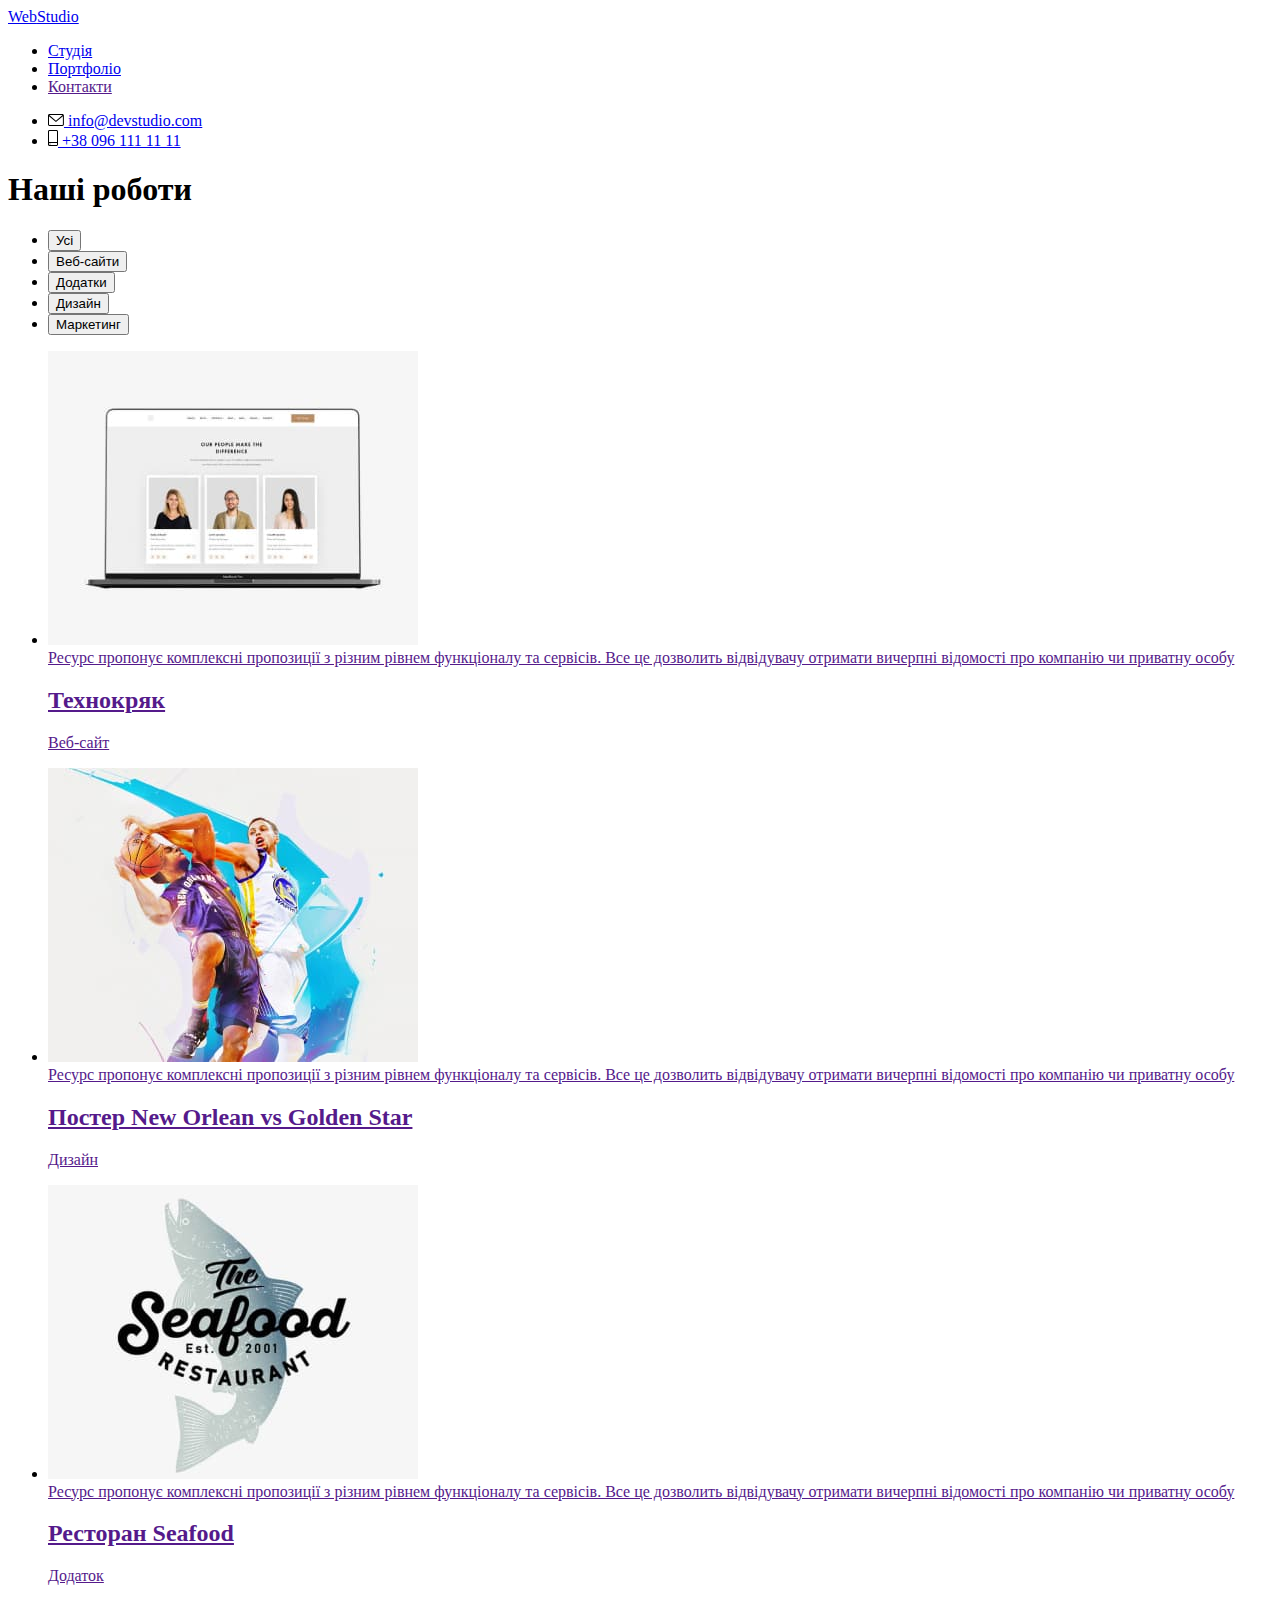
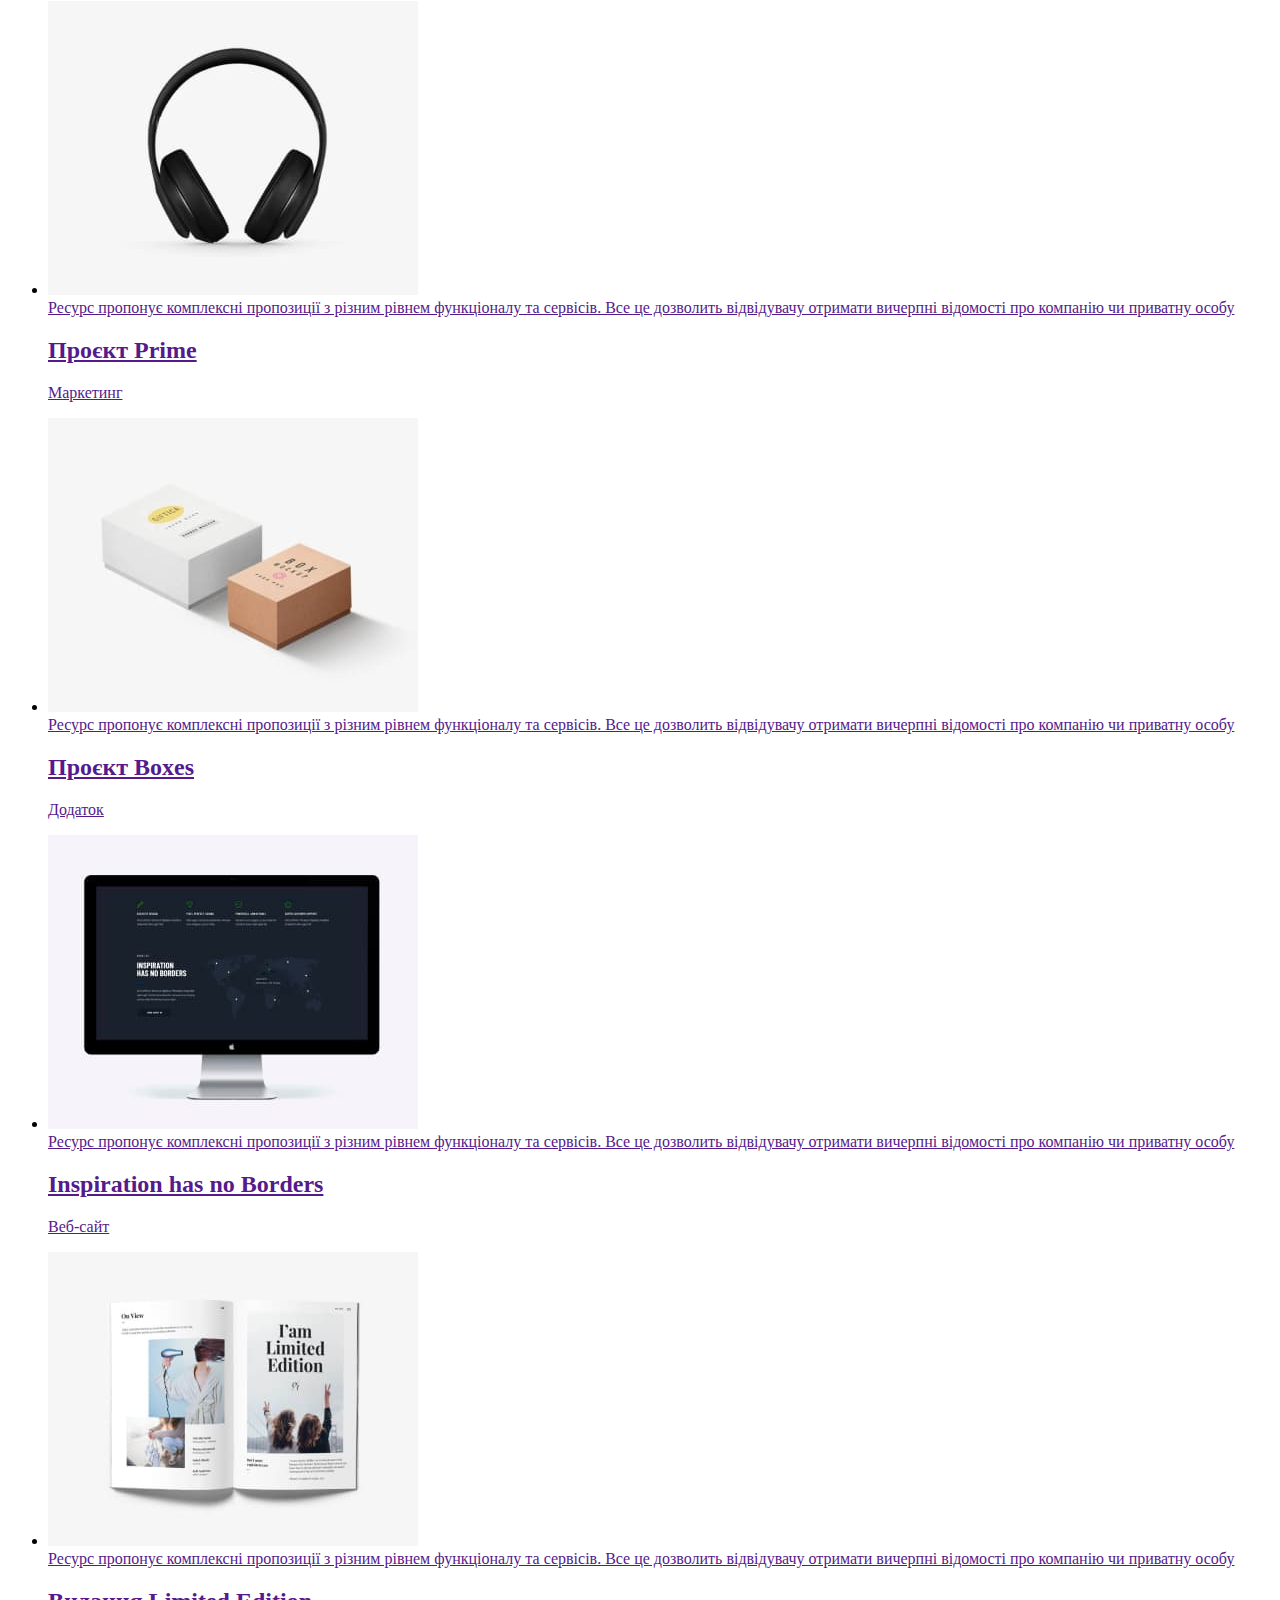
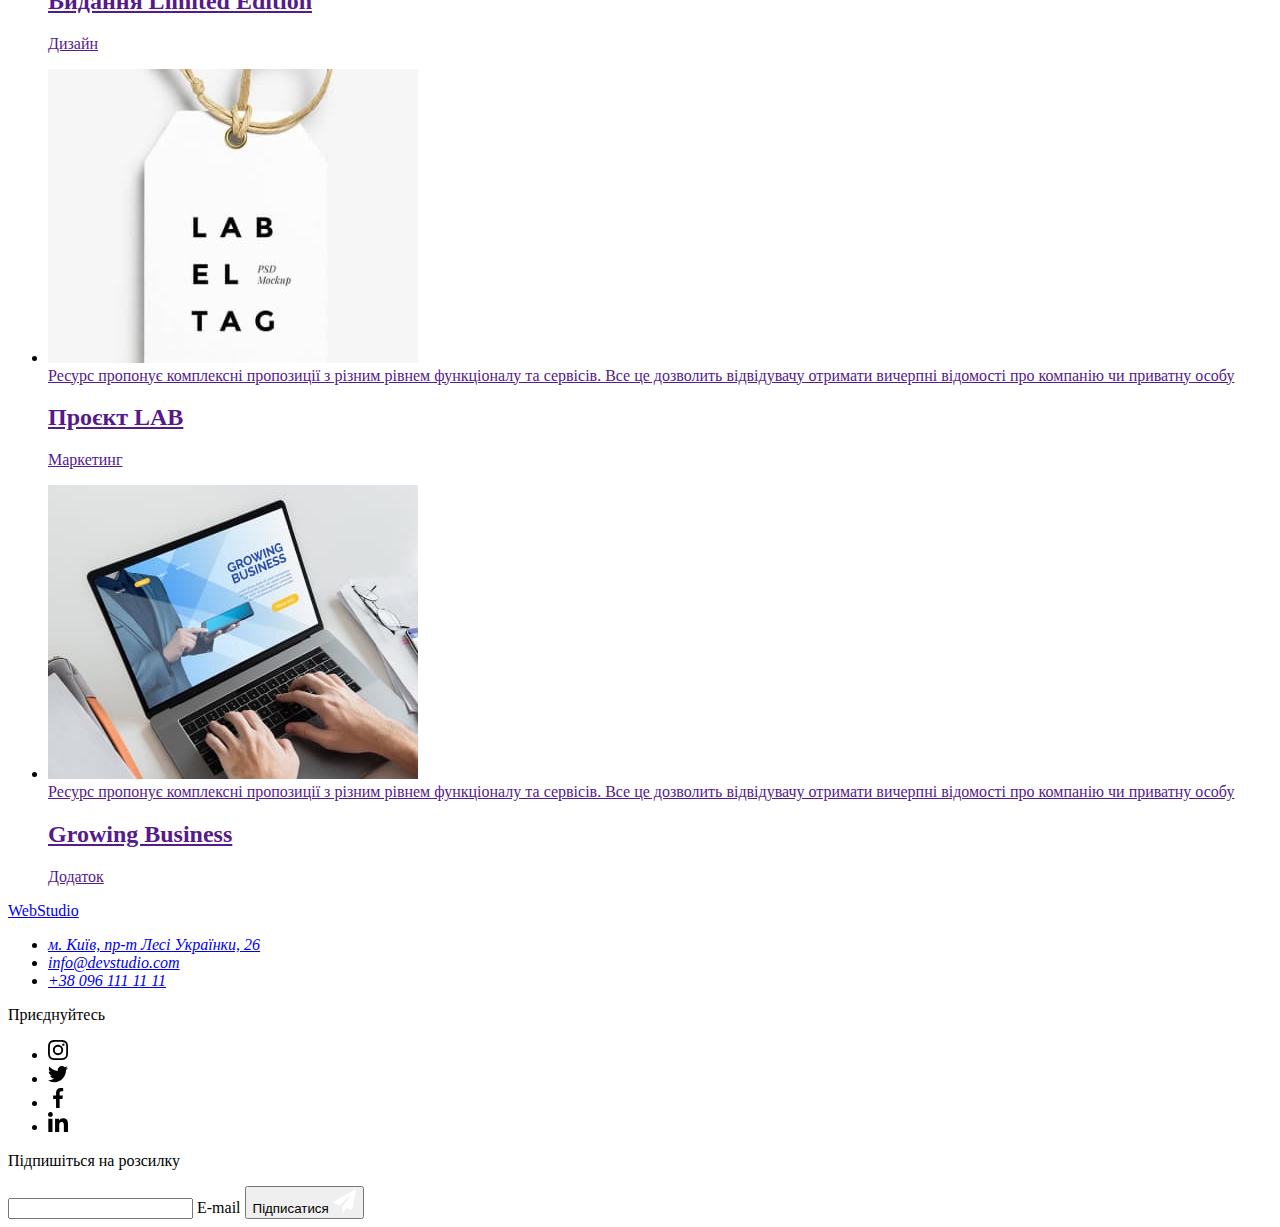
==== commit 1ef48104: "ready" ====
--- a/portfolio.html
+++ b/portfolio.html
@@ -5,24 +5,24 @@
     <meta http-equiv="X-UA-Compatible" content="IE=edge" />
     <meta name="viewport" content="width=device-width, initial-scale=1.0" />
     <title>Portfolio</title>
-    <link rel="preconnect" href="https://fonts.googleapis.com" />
+    <!-- <link rel="preconnect" href="https://fonts.googleapis.com" />
     <link rel="preconnect" href="https://fonts.gstatic.com" crossorigin />
     <link
       href="https://fonts.googleapis.com/css2?family=Raleway:wght@700&family=Roboto:wght@400;500;700;900&display=swap"
       rel="stylesheet"
-    />
-    <link
-      rel="stylesheet"
-      href="https://cdnjs.cloudflare.com/ajax/libs/modern-normalize/1.1.0/modern-normalize.min.css"
-    />
-    <link rel="stylesheet" href="./css/styles.css" />
+    /> -->
+
+    <link rel="stylesheet" href="./dist/css/main.min.css" />
+    <!-- <link rel="stylesheet" href="./css/styles.css" /> -->
   </head>
   <body>
     <!-- HEADER -->
     <header class="page-header">
       <div class="container page-header__container">
         <nav class="main-nav">
-          <a href="./index.html" class="logo">Web<span class="logo--black">Studio</span></a>
+          <a href="./index.html" class="logo logo__page-header"
+            >Web<span class="logo--black">Studio</span></a
+          >
           <ul class="main-nav__list">
             <li class="main-nav__item">
               <a href="./index.html" class="main-nav__link">Студія</a>
@@ -76,167 +76,167 @@
             </li>
           </ul>
 
-          <ul class="work-list">
-            <li class="work-list__item">
-              <a href="" class="work-list__link">
-                <div class="work-list__thumb">
+          <ul class="grid">
+            <li class="grid__item">
+              <a href="" class="card">
+                <div class="card__thumb">
                   <img src="./images/tehnokryak.jpg" alt="ноутбук" width="370" height="294" />
-                  <div class="overlay-text">
-                    Ресурс пропонує комплексні пропозиції з різним рівнем функціоналу та сервісів.
-                    Все це дозволить відвідувачу отримати вичерпні відомості про компанію чи
-                    приватну особу
-                  </div>
-                </div>
-
-                <div class="work-list__description">
-                  <h2 class="work-list__title">Технокряк</h2>
-                  <p class="work-list__text">Веб-сайт</p>
-                </div>
-              </a>
-            </li>
-            <li class="work-list__item">
-              <a href="" class="work-list__link">
-                <div class="work-list__thumb">
+                  <div class="card__overlay-text">
+                    Ресурс пропонує комплексні пропозиції з різним рівнем функціоналу та сервісів.
+                    Все це дозволить відвідувачу отримати вичерпні відомості про компанію чи
+                    приватну особу
+                  </div>
+                </div>
+
+                <div class="card__description">
+                  <h2 class="card__title">Технокряк</h2>
+                  <p class="card__text">Веб-сайт</p>
+                </div>
+              </a>
+            </li>
+            <li class="grid__item">
+              <a href="" class="card">
+                <div class="card__thumb">
                   <img
                     src="./images/new-orlean-poster.jpg"
                     alt="баскетбол"
                     width="370"
                     height="294"
                   />
-                  <div class="overlay-text">
-                    Ресурс пропонує комплексні пропозиції з різним рівнем функціоналу та сервісів.
-                    Все це дозволить відвідувачу отримати вичерпні відомості про компанію чи
-                    приватну особу
-                  </div>
-                </div>
-
-                <div class="work-list__description">
-                  <h2 class="work-list__title">Постер New Orlean vs Golden Star</h2>
-                  <p class="work-list__text">Дизайн</p>
-                </div>
-              </a>
-            </li>
-            <li class="work-list__item">
-              <a href="" class="work-list__link">
-                <div class="work-list__thumb">
+                  <div class="card__overlay-text">
+                    Ресурс пропонує комплексні пропозиції з різним рівнем функціоналу та сервісів.
+                    Все це дозволить відвідувачу отримати вичерпні відомості про компанію чи
+                    приватну особу
+                  </div>
+                </div>
+
+                <div class="card__description">
+                  <h2 class="card__title">Постер New Orlean vs Golden Star</h2>
+                  <p class="card__text">Дизайн</p>
+                </div>
+              </a>
+            </li>
+            <li class="grid__item">
+              <a href="" class="card">
+                <div class="card__thumb">
                   <img src="./images/seafood.jpg" alt="логотип ресторану у виглялі риби" />
-                  <div class="overlay-text">
-                    Ресурс пропонує комплексні пропозиції з різним рівнем функціоналу та сервісів.
-                    Все це дозволить відвідувачу отримати вичерпні відомості про компанію чи
-                    приватну особу
-                  </div>
-                </div>
-
-                <div class="work-list__description">
-                  <h2 class="work-list__title">Ресторан Seafood</h2>
-                  <p class="work-list__text">Додаток</p>
-                </div>
-              </a>
-            </li>
-            <li class="work-list__item">
-              <a href="" class="work-list__link">
-                <div class="work-list__thumb">
+                  <div class="card__overlay-text">
+                    Ресурс пропонує комплексні пропозиції з різним рівнем функціоналу та сервісів.
+                    Все це дозволить відвідувачу отримати вичерпні відомості про компанію чи
+                    приватну особу
+                  </div>
+                </div>
+
+                <div class="card__description">
+                  <h2 class="card__title">Ресторан Seafood</h2>
+                  <p class="card__text">Додаток</p>
+                </div>
+              </a>
+            </li>
+            <li class="grid__item">
+              <a href="" class="card">
+                <div class="card__thumb">
                   <img src="./images/project-prime.jpg" alt="навушники" width="370" height="294" />
-                  <div class="overlay-text">
-                    Ресурс пропонує комплексні пропозиції з різним рівнем функціоналу та сервісів.
-                    Все це дозволить відвідувачу отримати вичерпні відомості про компанію чи
-                    приватну особу
-                  </div>
-                </div>
-
-                <div class="work-list__description">
-                  <h2 class="work-list__title">Проєкт Prime</h2>
-                  <p class="work-list__text">Маркетинг</p>
-                </div>
-              </a>
-            </li>
-            <li class="work-list__item">
-              <a href="" class="work-list__link">
-                <div class="work-list__thumb">
+                  <div class="card__overlay-text">
+                    Ресурс пропонує комплексні пропозиції з різним рівнем функціоналу та сервісів.
+                    Все це дозволить відвідувачу отримати вичерпні відомості про компанію чи
+                    приватну особу
+                  </div>
+                </div>
+
+                <div class="card__description">
+                  <h2 class="card__title">Проєкт Prime</h2>
+                  <p class="card__text">Маркетинг</p>
+                </div>
+              </a>
+            </li>
+            <li class="grid__item">
+              <a href="" class="card">
+                <div class="card__thumb">
                   <img
                     src="./images/project-boxes.jpg"
                     alt="дві коробки"
                     width="370"
                     height="294"
                   />
-                  <div class="overlay-text">
-                    Ресурс пропонує комплексні пропозиції з різним рівнем функціоналу та сервісів.
-                    Все це дозволить відвідувачу отримати вичерпні відомості про компанію чи
-                    приватну особу
-                  </div>
-                </div>
-
-                <div class="work-list__description">
-                  <h2 class="work-list__title">Проєкт Boxes</h2>
-                  <p class="work-list__text">Додаток</p>
-                </div>
-              </a>
-            </li>
-            <li class="work-list__item">
-              <a href="" class="work-list__link">
-                <div class="work-list__thumb">
+                  <div class="card__overlay-text">
+                    Ресурс пропонує комплексні пропозиції з різним рівнем функціоналу та сервісів.
+                    Все це дозволить відвідувачу отримати вичерпні відомості про компанію чи
+                    приватну особу
+                  </div>
+                </div>
+
+                <div class="card__description">
+                  <h2 class="card__title">Проєкт Boxes</h2>
+                  <p class="card__text">Додаток</p>
+                </div>
+              </a>
+            </li>
+            <li class="grid__item">
+              <a href="" class="card">
+                <div class="card__thumb">
                   <img src="./images/inspiration.jpg" alt="монітор" width="370" height="294" />
-                  <div class="overlay-text">
-                    Ресурс пропонує комплексні пропозиції з різним рівнем функціоналу та сервісів.
-                    Все це дозволить відвідувачу отримати вичерпні відомості про компанію чи
-                    приватну особу
-                  </div>
-                </div>
-
-                <div class="work-list__description">
-                  <h2 class="work-list__title">Inspiration has no Borders</h2>
-                  <p class="work-list__text">Веб-сайт</p>
-                </div>
-              </a>
-            </li>
-            <li class="work-list__item">
-              <a href="" class="work-list__link">
-                <div class="work-list__thumb">
+                  <div class="card__overlay-text">
+                    Ресурс пропонує комплексні пропозиції з різним рівнем функціоналу та сервісів.
+                    Все це дозволить відвідувачу отримати вичерпні відомості про компанію чи
+                    приватну особу
+                  </div>
+                </div>
+
+                <div class="card__description">
+                  <h2 class="card__title">Inspiration has no Borders</h2>
+                  <p class="card__text">Веб-сайт</p>
+                </div>
+              </a>
+            </li>
+            <li class="grid__item">
+              <a href="" class="card">
+                <div class="card__thumb">
                   <img src="./images/limited-edition.jpg" alt="книга" width="370" height="294" />
-                  <div class="overlay-text">
-                    Ресурс пропонує комплексні пропозиції з різним рівнем функціоналу та сервісів.
-                    Все це дозволить відвідувачу отримати вичерпні відомості про компанію чи
-                    приватну особу
-                  </div>
-                </div>
-
-                <div class="work-list__description">
-                  <h2 class="work-list__title">Видання Limited Edition</h2>
-                  <p class="work-list__text">Дизайн</p>
-                </div>
-              </a>
-            </li>
-            <li class="work-list__item">
-              <a href="" class="work-list__link">
-                <div class="work-list__thumb">
+                  <div class="card__overlay-text">
+                    Ресурс пропонує комплексні пропозиції з різним рівнем функціоналу та сервісів.
+                    Все це дозволить відвідувачу отримати вичерпні відомості про компанію чи
+                    приватну особу
+                  </div>
+                </div>
+
+                <div class="card__description">
+                  <h2 class="card__title">Видання Limited Edition</h2>
+                  <p class="card__text">Дизайн</p>
+                </div>
+              </a>
+            </li>
+            <li class="grid__item">
+              <a href="" class="card">
+                <div class="card__thumb">
                   <img src="./images/project-lab.jpg" alt="лейба" width="370" height="294" />
-                  <div class="overlay-text">
-                    Ресурс пропонує комплексні пропозиції з різним рівнем функціоналу та сервісів.
-                    Все це дозволить відвідувачу отримати вичерпні відомості про компанію чи
-                    приватну особу
-                  </div>
-                </div>
-
-                <div class="work-list__description">
-                  <h2 class="work-list__title">Проєкт LAB</h2>
-                  <p class="work-list__text">Маркетинг</p>
-                </div>
-              </a>
-            </li>
-            <li class="work-list__item">
-              <a href="" class="work-list__link">
-                <div class="work-list__thumb">
+                  <div class="card__overlay-text">
+                    Ресурс пропонує комплексні пропозиції з різним рівнем функціоналу та сервісів.
+                    Все це дозволить відвідувачу отримати вичерпні відомості про компанію чи
+                    приватну особу
+                  </div>
+                </div>
+
+                <div class="card__description">
+                  <h2 class="card__title">Проєкт LAB</h2>
+                  <p class="card__text">Маркетинг</p>
+                </div>
+              </a>
+            </li>
+            <li class="grid-item">
+              <a href="" class="card">
+                <div class="card__thumb">
                   <img src="./images/growing-buisness.jpg" alt="ноутбук" width="370" height="294" />
-                  <div class="overlay-text">
-                    Ресурс пропонує комплексні пропозиції з різним рівнем функціоналу та сервісів.
-                    Все це дозволить відвідувачу отримати вичерпні відомості про компанію чи
-                    приватну особу
-                  </div>
-                </div>
-
-                <div class="work-list__description">
-                  <h2 class="work-list__title">Growing Business</h2>
-                  <p class="work-list__text">Додаток</p>
+                  <div class="card__overlay-text">
+                    Ресурс пропонує комплексні пропозиції з різним рівнем функціоналу та сервісів.
+                    Все це дозволить відвідувачу отримати вичерпні відомості про компанію чи
+                    приватну особу
+                  </div>
+                </div>
+
+                <div class="card__description">
+                  <h2 class="card__title">Growing Business</h2>
+                  <p class="card__text">Додаток</p>
                 </div>
               </a>
             </li>
@@ -247,11 +247,11 @@
 
     <!-- FOOTER -->
     <footer class="page-footer">
-      <div class="container page-footer--flex-container">
-        <div class="foot-adress-container">
-          <a href="./index.html" class="logo logo--margin"
-            >Web<span class="logo--white">Studio</span>
-          </a>
+      <div class="container page-footer__container">
+        <div class="page-footer__container--flex-element">
+          <a href="./index.html" class="logo logo__page-footer"
+            >Web<span class="logo--white">Studio</span></a
+          >
           <address>
             <ul class="site-adress">
               <li class="site-adress__item">
@@ -270,7 +270,7 @@
             </ul>
           </address>
         </div>
-        <div class="foot-social-links">
+        <div class="page-footer__container--flex-element">
           <p class="foot-social-links__text">Приєднуйтесь</p>
           <ul class="network-list">
             <li class="network-list__item">
@@ -303,7 +303,7 @@
             </li>
           </ul>
         </div>
-        <div class="sign-container">
+        <div class="page-footer__container--flex-element">
           <p class="sign-title">Підпишіться на розсилку</p>
           <form class="sign-form">
             <label class="sign-form__label"
@@ -311,7 +311,7 @@
               <span class="sign-form__description"> E-mail </span>
             </label>
 
-            <button type="submit" class="btn btn--sign-form">
+            <button type="submit" class="btn btn__sign-form">
               <span>Підписатися</span>
               <svg class="button-icon" width="24" height="24">
                 <use href="./images/icons.svg#icon-send"></use>
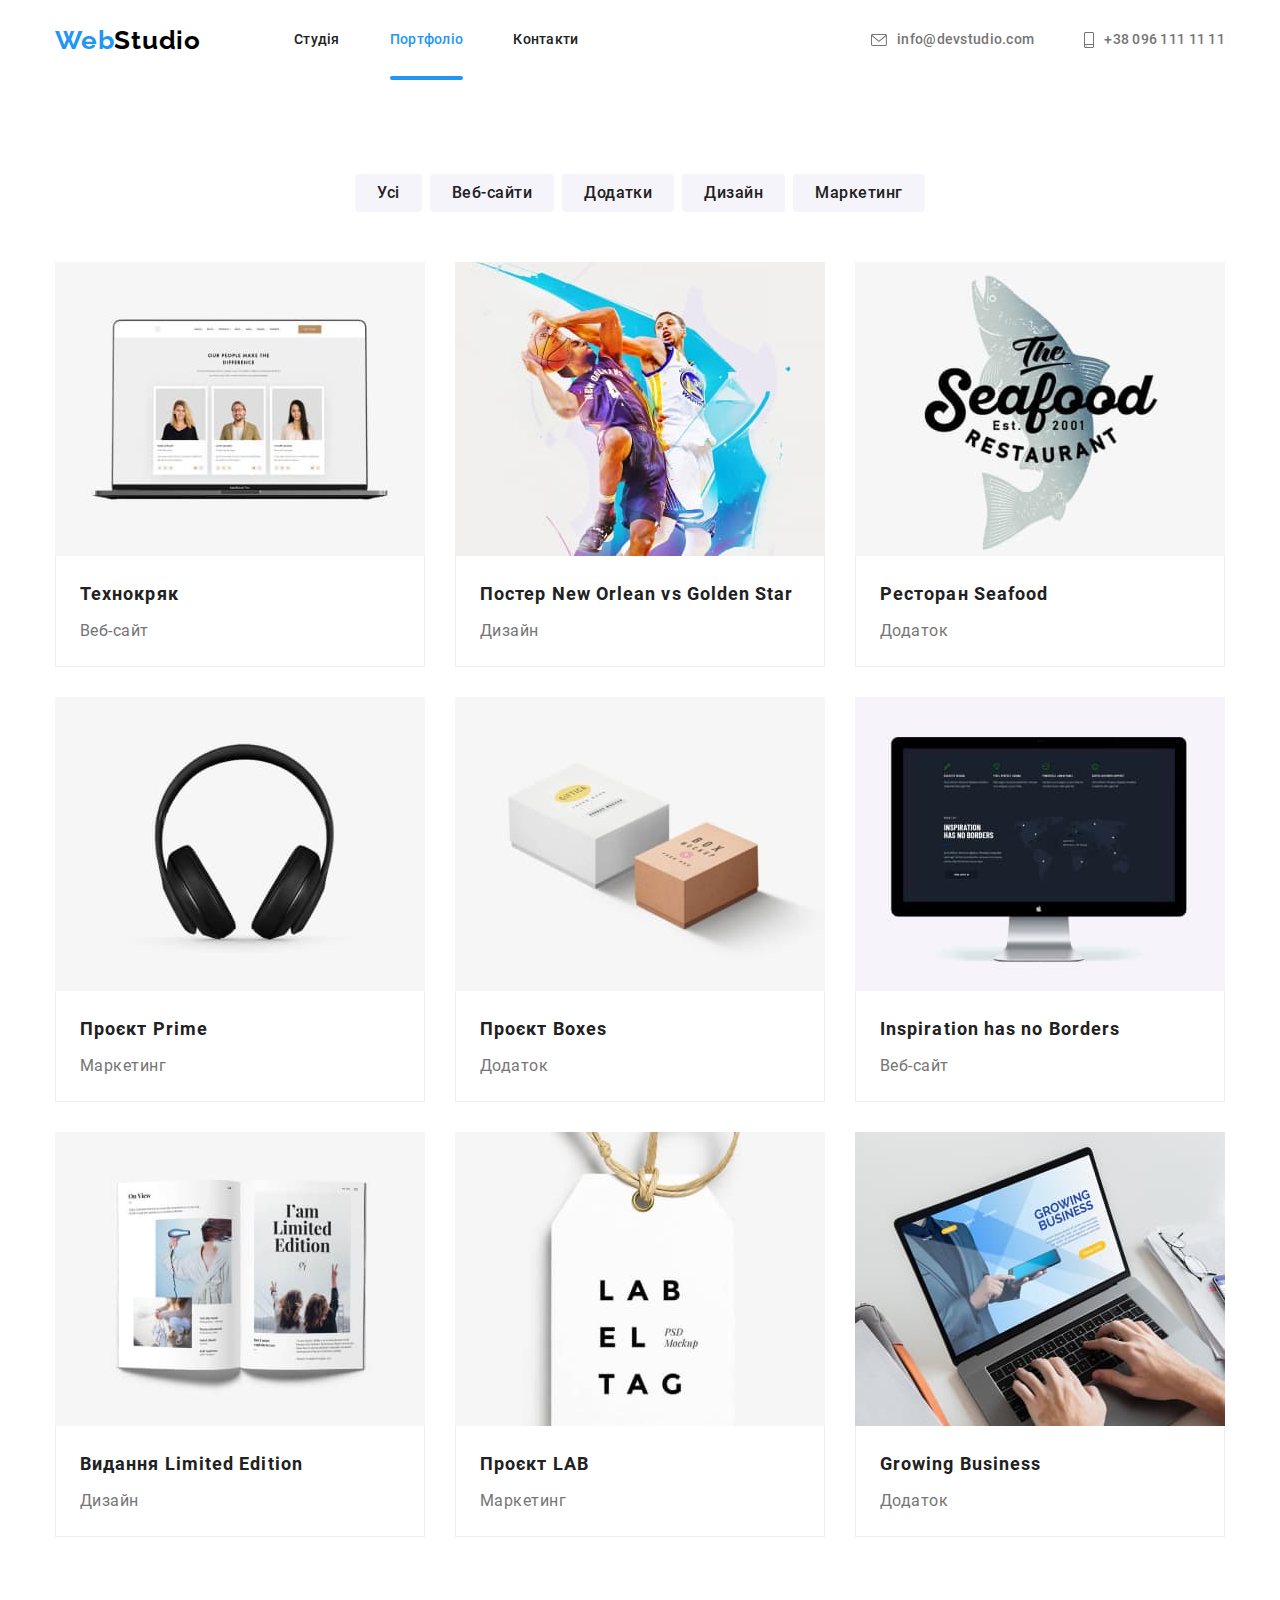
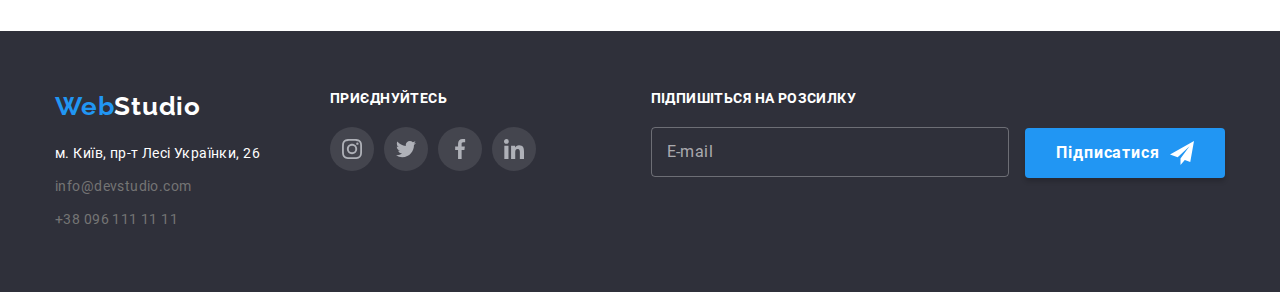
==== commit f3bc9ff4: "correct" ====
--- a/portfolio.html
+++ b/portfolio.html
@@ -12,7 +12,7 @@
       rel="stylesheet"
     /> -->
 
-    <link rel="stylesheet" href="./dist/css/main.min.css" />
+    <link rel="stylesheet" href="./css/main.min.css" />
     <!-- <link rel="stylesheet" href="./css/styles.css" /> -->
   </head>
   <body>
--- a/css/main.min.css
+++ b/css/main.min.css
@@ -0,0 +1 @@
+/*! modern-normalize v1.1.0 | MIT License | https://github.com/sindresorhus/modern-normalize */*,::before,::after{box-sizing:border-box}html{line-height:1.15;-webkit-text-size-adjust:100%;-moz-tab-size:4;-o-tab-size:4;tab-size:4}body{margin:0;font-family:system-ui,"Segoe UI",Roboto,Helvetica,Arial,sans-serif,"Apple Color Emoji","Segoe UI Emoji"}hr{height:0;color:inherit}abbr[title]{-webkit-text-decoration:underline dotted;text-decoration:underline dotted}b,strong{font-weight:bolder}code,kbd,samp,pre{font-family:ui-monospace,SFMono-Regular,Consolas,"Liberation Mono",Menlo,monospace;font-size:1em}small{font-size:80%}sub,sup{font-size:75%;line-height:0;position:relative;vertical-align:baseline}sub{bottom:-0.25em}sup{top:-0.5em}table{text-indent:0;border-color:inherit}button,input,optgroup,select,textarea{font-family:inherit;font-size:100%;line-height:1.15;margin:0}button,select{text-transform:none}button,[type=button],[type=reset],[type=submit]{-webkit-appearance:button}::-moz-focus-inner{border-style:none;padding:0}:-moz-focusring{outline:1px dotted ButtonText}:-moz-ui-invalid{box-shadow:none}legend{padding:0}progress{vertical-align:baseline}::-webkit-inner-spin-button,::-webkit-outer-spin-button{height:auto}[type=search]{-webkit-appearance:textfield;outline-offset:-2px}::-webkit-search-decoration{-webkit-appearance:none}::-webkit-file-upload-button{-webkit-appearance:button;font:inherit}summary{display:list-item}@font-face{font-family:"Raleway";font-style:normal;font-weight:400;src:url("../../fonts/raleway-v28-latin_cyrillic-regular.eot");src:local(""),url("../../fonts/raleway-v28-latin_cyrillic-regular.eot?#iefix") format("embedded-opentype"),url("../../fonts/raleway-v28-latin_cyrillic-regular.woff2") format("woff2"),url("../../fonts/raleway-v28-latin_cyrillic-regular.woff") format("woff"),url("../../fonts/raleway-v28-latin_cyrillic-regular.ttf") format("truetype"),url("../../fonts/raleway-v28-latin_cyrillic-regular.svg#Raleway") format("svg")}@font-face{font-family:"Raleway";font-style:normal;font-weight:700;src:url("../../fonts/raleway-v28-latin_cyrillic-700.eot");src:local(""),url("../../fonts/raleway-v28-latin_cyrillic-700.eot?#iefix") format("embedded-opentype"),url("../../fonts/raleway-v28-latin_cyrillic-700.woff2") format("woff2"),url("../../fonts/raleway-v28-latin_cyrillic-700.woff") format("woff"),url("../../fonts/raleway-v28-latin_cyrillic-700.ttf") format("truetype"),url("../../fonts/raleway-v28-latin_cyrillic-700.svg#Raleway") format("svg")}@font-face{font-family:"Roboto";font-style:normal;font-weight:400;src:url("../../fonts/roboto-v30-latin_cyrillic-regular.eot");src:local(""),url("../../fonts/roboto-v30-latin_cyrillic-regular.eot?#iefix") format("embedded-opentype"),url("../../fonts/roboto-v30-latin_cyrillic-regular.woff2") format("woff2"),url("../../fonts/roboto-v30-latin_cyrillic-regular.woff") format("woff"),url("../../fonts/roboto-v30-latin_cyrillic-regular.ttf") format("truetype"),url("../../fonts/roboto-v30-latin_cyrillic-regular.svg#Roboto") format("svg")}@font-face{font-family:"Roboto";font-style:normal;font-weight:500;src:url("../../fonts/roboto-v30-latin_cyrillic-500.eot");src:local(""),url("../../fonts/roboto-v30-latin_cyrillic-500.eot?#iefix") format("embedded-opentype"),url("../../fonts/roboto-v30-latin_cyrillic-500.woff2") format("woff2"),url("../../fonts/roboto-v30-latin_cyrillic-500.woff") format("woff"),url("../../fonts/roboto-v30-latin_cyrillic-500.ttf") format("truetype"),url("../../fonts/roboto-v30-latin_cyrillic-500.svg#Roboto") format("svg")}@font-face{font-family:"Roboto";font-style:normal;font-weight:700;src:url("../../fonts/roboto-v30-latin_cyrillic-700.eot");src:local(""),url("../../fonts/roboto-v30-latin_cyrillic-700.eot?#iefix") format("embedded-opentype"),url("../../fonts/roboto-v30-latin_cyrillic-700.woff2") format("woff2"),url("../../fonts/roboto-v30-latin_cyrillic-700.woff") format("woff"),url("../../fonts/roboto-v30-latin_cyrillic-700.ttf") format("truetype"),url("../../fonts/roboto-v30-latin_cyrillic-700.svg#Roboto") format("svg")}@font-face{font-family:"Roboto";font-style:normal;font-weight:900;src:url("../../fonts/roboto-v30-latin_cyrillic-900.eot");src:local(""),url("../../fonts/roboto-v30-latin_cyrillic-900.eot?#iefix") format("embedded-opentype"),url("../../fonts/roboto-v30-latin_cyrillic-900.woff2") format("woff2"),url("../../fonts/roboto-v30-latin_cyrillic-900.woff") format("woff"),url("../../fonts/roboto-v30-latin_cyrillic-900.ttf") format("truetype"),url("../../fonts/roboto-v30-latin_cyrillic-900.svg#Roboto") format("svg")}:root{--main-text-color: #757575;--secondary-text-color: #212121;--accent-color: #2196f3;--main-background-color: #f5f5f5;--secondary-background-color: #f5f4fa;--white-color: #ffffff;--banner-background-color: #2f303a;--black-color: #000000;--background-icon-color: #afb1b8}ul{list-style:none;padding:0;margin:0}a{text-decoration:none;color:inherit}h1,h2,h3,h4,p{margin:0}img{display:block;max-width:100%;height:auto}.visualy-hidden{position:absolute;width:1px;height:1px;margin:-1px;border:0;padding:0;clip:rect(0 0 0 0);overflow:hidden}.is-hidden{opacity:0;pointer-events:none}body{max-width:1600px;margin:0 auto;color:var(--main-text-color);font-family:"Roboto",sans-serif}.btn{display:inline-flex;justify-content:center;align-items:center;min-width:200px;padding-top:10px;padding-bottom:10px;border:0;border-radius:4px;font-family:inherit;font-weight:700;font-size:16px;line-height:1.88;letter-spacing:.06em;cursor:pointer;color:var(--white-color);background-color:var(--accent-color);border-color:rgba(0,0,0,0);box-shadow:0px 4px 4px rgba(0,0,0,.15)}.container{width:1200px;margin-left:auto;margin-right:auto;padding-left:15px;padding-right:15px}.section{padding-top:94px;padding-bottom:94px}.section__title{margin-bottom:50px;font-weight:700;font-size:36px;line-height:1.17;text-align:center;letter-spacing:.03em;color:var(--secondary-text-color)}.grid{display:flex;flex-wrap:wrap;gap:30px}.grid__item{width:370px}.contacts{display:flex;margin-left:auto}.contacts__item:not(:last-child){margin-right:50px}.contacts__link{display:inline-flex;justify-content:center;align-items:center;padding-top:32px;padding-bottom:32px;transition:color 250ms cubic-bezier(0.4, 0, 0.2, 1),fill 250ms cubic-bezier(0.4, 0, 0.2, 1);font-weight:500;font-size:14px;line-height:1.14;letter-spacing:.02em;fill:currentColor}.contacts__link:hover,.contacts__link:focus{color:var(--accent-color);fill:var(--accent-color)}.contacts__icon{margin-right:10px}.logo{display:inline-flex;font-family:"Raleway",sans-serif;font-weight:700;font-size:26px;line-height:1.19;letter-spacing:.03em;color:var(--accent-color)}.logo--black{color:var(--black-color)}.logo--white{color:var(--white-color)}.logo__page-footer{margin-bottom:20px}.logo__page-header{margin-right:93px}.page-header__container{display:flex}.main-nav{display:inline-flex;justify-content:center;align-items:center}.main-nav__list{display:flex}.main-nav__item{position:relative}.main-nav__item:not(:last-child){margin-right:50px}.main-nav__link{display:block;padding-top:32px;padding-bottom:32px;transition:color 250ms cubic-bezier(0.4, 0, 0.2, 1);font-weight:500;font-size:14px;line-height:1.14;letter-spacing:.02em;color:var(--secondary-text-color)}.main-nav__link:hover,.main-nav__link:focus,.main-nav__link--current{color:var(--accent-color)}.main-nav__link--current::after{content:"";position:absolute;left:0;bottom:0;width:100%;height:4px;border-radius:2px;background-color:currentColor}.hero__title{width:696px;margin-right:auto;margin-left:auto;margin-bottom:30px;font-weight:900;font-size:44px;line-height:1.36;letter-spacing:.06em;text-transform:uppercase;color:var(--white-color)}.hero__btn{padding-right:32px;padding-left:32px;border-radius:4px;min-width:216px}.hero{padding-top:200px;padding-bottom:200px;text-align:center;background-color:var(--banner-background-color);background-image:linear-gradient(rgba(47, 48, 58, 0.4), rgba(47, 48, 58, 0.4)),url(../../../images/banner.jpg)}.values__list{display:flex}.values__item:not(:last-child){margin-right:30px}.values{padding-bottom:0}.values__title{margin-bottom:10px;font-weight:700;font-size:14px;line-height:1.14;letter-spacing:.03em;text-transform:uppercase;color:var(--secondary-text-color)}.values__text{font-weight:400;font-size:14px;line-height:1.71;letter-spacing:.03em}.value__icon-container{display:inline-flex;justify-content:center;align-items:center;width:270px;height:120px;margin-bottom:30px;background-color:var(--secondary-background-color)}.value__icon{display:block}.labour__list{display:flex}.labour__item:not(:last-child){margin-right:30px}.labour__text{position:absolute;bottom:0;width:100%;height:70px;display:flex;align-items:center;justify-content:center;font-weight:700;font-size:14px;line-height:1.14;text-align:center;letter-spacing:.03em;text-transform:uppercase;color:var(--white-color);background-color:rgba(47,48,58,.8)}.labour__thumb{position:relative}.team{background-color:var(--secondary-background-color)}.team-list{display:flex}.team-list__item:not(:last-child){margin-right:30px}.team-list__title{padding-top:30px;margin-bottom:10px;font-weight:500;font-size:16px;line-height:1.19;text-align:center;letter-spacing:.03em;color:var(--secondary-text-color)}.team-list__text{margin-bottom:15px;font-weight:400;font-size:16px;line-height:1.19;text-align:center;letter-spacing:.03em}.team-list__item{padding-bottom:30px;border-radius:0px 0px 4px 4px;background-color:var(--white-color);box-shadow:0px 1px 3px rgba(0,0,0,.12),0px 1px 1px rgba(0,0,0,.14),0px 2px 1px rgba(0,0,0,.2)}.network-list{display:flex;justify-content:center}.network-list__item:not(:last-child){margin-right:10px}.network-list__link{display:inline-flex;justify-content:center;align-items:center;width:44px;height:44px;border-radius:50%;transition:fill 250ms cubic-bezier(0.4, 0, 0.2, 1),background-color 250ms cubic-bezier(0.4, 0, 0.2, 1);fill:var(--background-icon-color)}.network-list__link:hover,.network-list__link:focus{fill:var(--white-color);background-color:var(--accent-color)}.clients{display:flex}.clients__item:not(:last-child){margin-right:30px}.clients__link{display:inline-flex;justify-content:center;align-items:center;width:170px;height:92px;border:1px solid #afb1b8;border-radius:4px;transition:fill 250ms cubic-bezier(0.4, 0, 0.2, 1),border-color 250ms cubic-bezier(0.4, 0, 0.2, 1);fill:var(--background-icon-color)}.clients__link:hover,.clients__link:focus{fill:var(--accent-color);border-color:var(--accent-color)}.backdrop{position:fixed;left:0;top:0;width:100%;height:100%;transition:opacity 250ms cubic-bezier(0.4, 0, 0.2, 1);background-color:rgba(0,0,0,.2)}.backdrop.is-hidden .modal{transform:scale(1.1) translate(-50%, -50%)}.modal{position:absolute;left:50%;top:50%;transform:translate(-50%, -50%) scale(1);width:528px;height:581px;border-radius:4px;padding:40px;transition:transform 500ms cubic-bezier(0.4, 0, 0.2, 1);box-shadow:0 1px 2px rgba(0,0,0,.2),0 1px 1px rgba(0,0,0,.14);background-color:var(--white-color)}.modal__title{margin-bottom:12px;font-weight:700;font-size:20px;line-height:1.15;text-align:center;letter-spacing:.03em;color:var(--secondary-text-color)}.contact-form{display:flex;flex-direction:column}.contact-form__label{margin-bottom:4px;font-weight:400;font-size:12px;line-height:1.14;letter-spacing:.01em}.contact-form__input{height:40px;width:100%;padding-left:42px;transition:border-color 250ms cubic-bezier(0.4, 0, 0.2, 1);border:1px solid rgba(33,33,33,.2);border-radius:4px}.contact-form__input:focus-within{outline:none;border-color:var(--accent-color)}.contact-form__message{margin-bottom:20px;resize:none;height:120px;padding:12px 16px;border-radius:4px;transition:border-color 250ms cubic-bezier(0.4, 0, 0.2, 1);border:1px solid rgba(33,33,33,.2)}.contact-form__message:focus-within{outline:none;border-color:var(--accent-color)}.contact-form__message::-moz-placeholder{font-weight:400;font-size:12px;line-height:1.14;letter-spacing:.01em;color:rgba(117,117,117,.5)}.contact-form__message:-ms-input-placeholder{font-weight:400;font-size:12px;line-height:1.14;letter-spacing:.01em;color:rgba(117,117,117,.5)}.contact-form__message::placeholder{font-weight:400;font-size:12px;line-height:1.14;letter-spacing:.01em;color:rgba(117,117,117,.5)}.contact-form__thumb{position:relative;margin-bottom:10px}.contact-form__icon{position:absolute;top:50%;left:12px;transform:translateY(-50%);pointer-events:none;transition:fill 250ms cubic-bezier(0.4, 0, 0.2, 1)}.contact-form__input:focus+.contact-form__icon{fill:var(--accent-color)}.checkbox{position:relative;display:flex;align-items:center;margin-bottom:30px;padding-left:36px;font-weight:400;font-size:14px;line-height:1.71;letter-spacing:.03em}.pact-link{text-decoration:underline;color:var(--accent-color)}.checkbox__icon{position:absolute;top:50%;left:12px;transform:translateY(-50%);display:inline-flex;width:16px;height:15px;border:2px solid var(--secondary-text-color);border-radius:2px;transition:background-color 250ms cubic-bezier(0.4, 0, 0.2, 1)}.checkbox__input:checked+.checkbox__icon{border:rgba(0,0,0,0);background-origin:border-box;background-color:var(--accent-color);background-image:url(../../../images/checkbox-icon.svg);background-size:contain;background-position:center}.btn__contact-form{padding-right:20px;padding-left:20px;min-width:200px;align-self:center}.close-button{position:absolute;top:8px;right:8px;width:30px;height:30px;display:inline-flex;justify-content:center;align-items:center;transition:fill 250ms cubic-bezier(0.4, 0, 0.2, 1);border:1px solid rgba(0,0,0,.1);border-radius:50%;background-color:inherit;cursor:pointer}.close-button:hover,.close-button:focus{fill:var(--accent-color)}.page-footer{padding-top:60px;padding-bottom:60px;background-color:var(--banner-background-color)}.page-footer__container{display:flex}.page-footer__container--flex-element:nth-child(1){margin-right:70px}.page-footer__container--flex-element:last-child{margin-left:auto}.page-footer{padding-top:60px;padding-bottom:60px;background-color:var(--banner-background-color)}.page-footer__container{display:flex}.page-footer__container--flex-element:nth-child(1){margin-right:70px}.page-footer__container--flex-element:last-child{margin-left:auto}.site-adress__item:not(:last-child){margin-bottom:9px}.site-adress__link{transition:color 250ms cubic-bezier(0.4, 0, 0.2, 1);font-weight:400;font-size:14px;line-height:1.71;letter-spacing:.03em;font-style:normal}.site-adress__link--mail,.site-adress__link--phone{color:rgba(255,255,255,.6)}.site-adress__link--street{color:var(--white-color)}.site-adress__link:hover,.site-adress__link:focus{color:var(--accent-color)}.network-link--footer{background-color:rgba(255,255,255,.1)}.foot-social-links__text,.sign-title{margin-bottom:20px;font-weight:700;font-size:14px;line-height:1.14;letter-spacing:.03em;text-transform:uppercase;color:var(--white-color)}.sign-form{position:relative}.sign-form__label{margin-right:12px;font-weight:400;font-size:16px;line-height:1.25;letter-spacing:.03em;color:rgba(255,255,255,.6)}.sign-form__description{position:absolute;top:50%;left:16px;transform:translateY(-50%);pointer-events:none;transition:color 250ms cubic-bezier(0.4, 0, 0.2, 1)}.sign-form__input{width:358px;height:50px;padding-left:70px;border-radius:4px;transition:border-color 250ms cubic-bezier(0.4, 0, 0.2, 1);border:1px solid rgba(255,255,255,.3);outline:rgba(0,0,0,0);background-color:inherit;cursor:pointer}.sign-form__input:focus{border-color:var(--accent-color)}.sign-form__input:focus+.sign-form__description{color:var(--accent-color)}.sign-form__input:not(:-moz-placeholder-shown){color:var(--white-color)}.sign-form__input:not(:-ms-input-placeholder){color:var(--white-color)}.sign-form__input:not(:placeholder-shown){color:var(--white-color)}.btn__sign-form{padding-left:28px;padding-right:28px;min-width:200px}.button-icon{margin-left:10px}.button-list{display:flex;justify-content:center;margin-bottom:50px}.button{padding:4px 20px;border-radius:4px;border-color:rgba(0,0,0,0);transition:background-color 250ms cubic-bezier(0.4, 0, 0.2, 1),color 250ms cubic-bezier(0.4, 0, 0.2, 1),box-shadow 250ms cubic-bezier(0.4, 0, 0.2, 1);font-family:inherit;font-weight:500;font-size:16px;line-height:1.62;letter-spacing:.03em;color:var(--secondary-text-color);background-color:var(--secondary-background-color);border-color:rgba(0,0,0,0);cursor:pointer}.button:hover,.button:focus{color:var(--white-color);background-color:var(--accent-color);box-shadow:0px 4px 4px rgba(0,0,0,.25)}.button-list__item:not(:last-child){margin-right:8px}.card{position:relative;display:block;transition:box-shadow 250ms cubic-bezier(0.4, 0, 0.2, 1)}.card:hover,.card:focus{box-shadow:1px 4px 6px rgba(0,0,0,.16),0px 4px 4px rgba(0,0,0,.06)}.card__title{margin-bottom:4px;font-weight:700;font-size:18px;line-height:2;letter-spacing:.06em;color:var(--secondary-text-color)}.card__text{font-weight:400;font-size:16px;line-height:1.88;letter-spacing:.03em}.card__description{padding:20px 24px;border-left:1px solid #eee;border-right:1px solid #eee;border-bottom:1px solid #eee}.card__thumb{position:relative;overflow:hidden}.card__overlay-text{position:absolute;top:0;left:0;transform:translateY(100%);width:100%;height:100%;padding:63px 24px;transition:transform 250ms cubic-bezier(0.4, 0, 0.2, 1);font-weight:400;font-size:18px;line-height:1.56;letter-spacing:.03em;color:var(--white-color);background-color:rgba(33,150,243,.8)}.card:hover .card__overlay-text,.card:focus .card__overlay-text{transform:translateY(0)}/*# sourceMappingURL=main.min.css.map */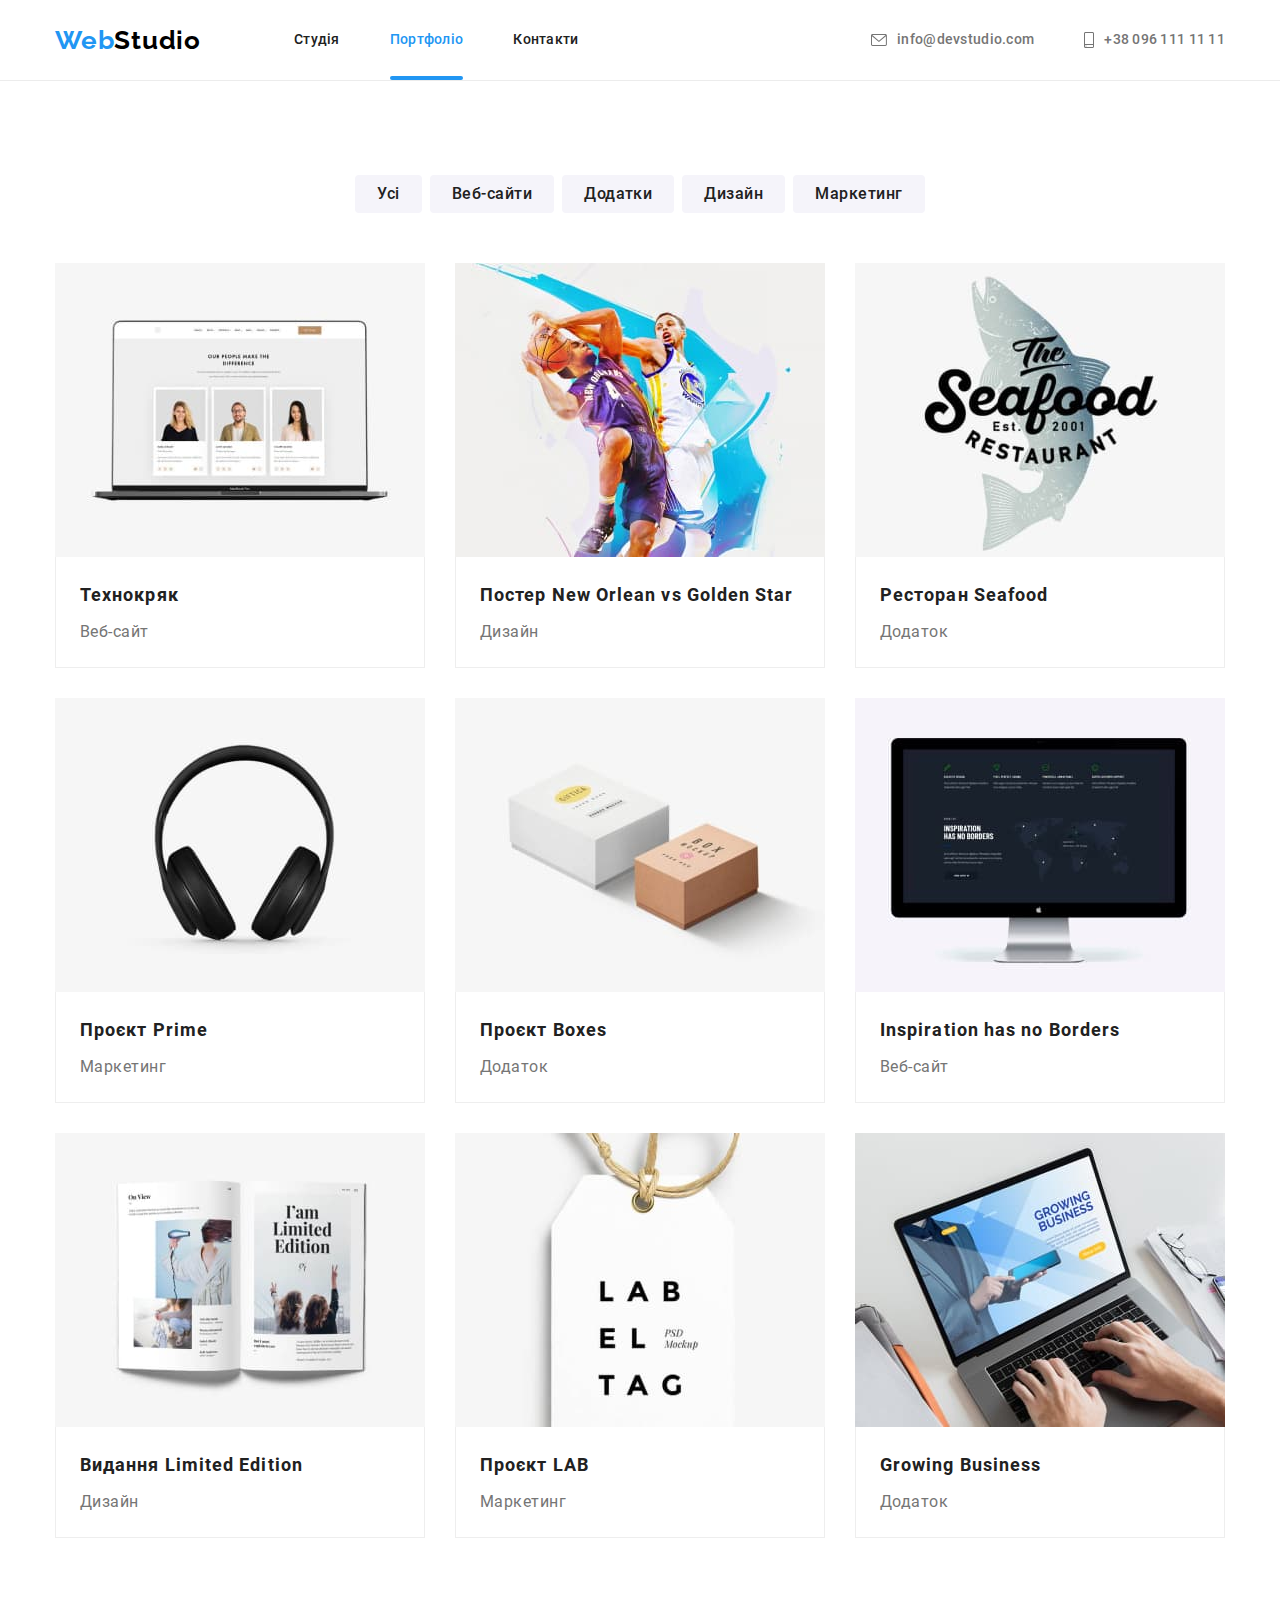
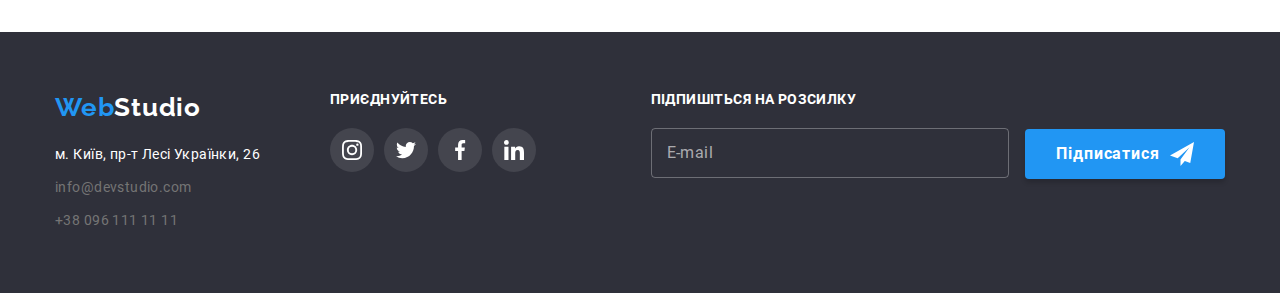
==== commit 134e8ddf: "correct-work" ====
--- a/portfolio.html
+++ b/portfolio.html
@@ -274,28 +274,28 @@
           <p class="foot-social-links__text">Приєднуйтесь</p>
           <ul class="network-list">
             <li class="network-list__item">
-              <a href="" class="network-list__link network-link--footer">
+              <a href="" class="network-list__link network-list__link--footer">
                 <svg width="20" height="20" class="foot-network-icon">
                   <use href="./images/icons.svg#icon-instagram"></use>
                 </svg>
               </a>
             </li>
             <li class="network-list__item">
-              <a href="" class="network-list__link network-link--footer">
+              <a href="" class="network-list__link network-list__link--footer">
                 <svg width="20" height="20" class="foot-network-icon">
                   <use href="./images/icons.svg#icon-twitter"></use>
                 </svg>
               </a>
             </li>
             <li class="network-list__item">
-              <a href="" class="network-list__link network-link--footer">
+              <a href="" class="network-list__link network-list__link--footer">
                 <svg width="20" height="20" class="foot-network-icon">
                   <use href="./images/icons.svg#icon-facebook"></use>
                 </svg>
               </a>
             </li>
             <li class="network-list__item">
-              <a href="" class="network-list__link network-link--footer">
+              <a href="" class="network-list__link network-list__link--footer">
                 <svg width="20" height="20" class="foot-network-icon">
                   <use href="./images/icons.svg#icon-linkedin"></use>
                 </svg>
--- a/css/main.min.css
+++ b/css/main.min.css
@@ -1 +1 @@
-/*! modern-normalize v1.1.0 | MIT License | https://github.com/sindresorhus/modern-normalize */*,::before,::after{box-sizing:border-box}html{line-height:1.15;-webkit-text-size-adjust:100%;-moz-tab-size:4;-o-tab-size:4;tab-size:4}body{margin:0;font-family:system-ui,"Segoe UI",Roboto,Helvetica,Arial,sans-serif,"Apple Color Emoji","Segoe UI Emoji"}hr{height:0;color:inherit}abbr[title]{-webkit-text-decoration:underline dotted;text-decoration:underline dotted}b,strong{font-weight:bolder}code,kbd,samp,pre{font-family:ui-monospace,SFMono-Regular,Consolas,"Liberation Mono",Menlo,monospace;font-size:1em}small{font-size:80%}sub,sup{font-size:75%;line-height:0;position:relative;vertical-align:baseline}sub{bottom:-0.25em}sup{top:-0.5em}table{text-indent:0;border-color:inherit}button,input,optgroup,select,textarea{font-family:inherit;font-size:100%;line-height:1.15;margin:0}button,select{text-transform:none}button,[type=button],[type=reset],[type=submit]{-webkit-appearance:button}::-moz-focus-inner{border-style:none;padding:0}:-moz-focusring{outline:1px dotted ButtonText}:-moz-ui-invalid{box-shadow:none}legend{padding:0}progress{vertical-align:baseline}::-webkit-inner-spin-button,::-webkit-outer-spin-button{height:auto}[type=search]{-webkit-appearance:textfield;outline-offset:-2px}::-webkit-search-decoration{-webkit-appearance:none}::-webkit-file-upload-button{-webkit-appearance:button;font:inherit}summary{display:list-item}@font-face{font-family:"Raleway";font-style:normal;font-weight:400;src:url("../../fonts/raleway-v28-latin_cyrillic-regular.eot");src:local(""),url("../../fonts/raleway-v28-latin_cyrillic-regular.eot?#iefix") format("embedded-opentype"),url("../../fonts/raleway-v28-latin_cyrillic-regular.woff2") format("woff2"),url("../../fonts/raleway-v28-latin_cyrillic-regular.woff") format("woff"),url("../../fonts/raleway-v28-latin_cyrillic-regular.ttf") format("truetype"),url("../../fonts/raleway-v28-latin_cyrillic-regular.svg#Raleway") format("svg")}@font-face{font-family:"Raleway";font-style:normal;font-weight:700;src:url("../../fonts/raleway-v28-latin_cyrillic-700.eot");src:local(""),url("../../fonts/raleway-v28-latin_cyrillic-700.eot?#iefix") format("embedded-opentype"),url("../../fonts/raleway-v28-latin_cyrillic-700.woff2") format("woff2"),url("../../fonts/raleway-v28-latin_cyrillic-700.woff") format("woff"),url("../../fonts/raleway-v28-latin_cyrillic-700.ttf") format("truetype"),url("../../fonts/raleway-v28-latin_cyrillic-700.svg#Raleway") format("svg")}@font-face{font-family:"Roboto";font-style:normal;font-weight:400;src:url("../../fonts/roboto-v30-latin_cyrillic-regular.eot");src:local(""),url("../../fonts/roboto-v30-latin_cyrillic-regular.eot?#iefix") format("embedded-opentype"),url("../../fonts/roboto-v30-latin_cyrillic-regular.woff2") format("woff2"),url("../../fonts/roboto-v30-latin_cyrillic-regular.woff") format("woff"),url("../../fonts/roboto-v30-latin_cyrillic-regular.ttf") format("truetype"),url("../../fonts/roboto-v30-latin_cyrillic-regular.svg#Roboto") format("svg")}@font-face{font-family:"Roboto";font-style:normal;font-weight:500;src:url("../../fonts/roboto-v30-latin_cyrillic-500.eot");src:local(""),url("../../fonts/roboto-v30-latin_cyrillic-500.eot?#iefix") format("embedded-opentype"),url("../../fonts/roboto-v30-latin_cyrillic-500.woff2") format("woff2"),url("../../fonts/roboto-v30-latin_cyrillic-500.woff") format("woff"),url("../../fonts/roboto-v30-latin_cyrillic-500.ttf") format("truetype"),url("../../fonts/roboto-v30-latin_cyrillic-500.svg#Roboto") format("svg")}@font-face{font-family:"Roboto";font-style:normal;font-weight:700;src:url("../../fonts/roboto-v30-latin_cyrillic-700.eot");src:local(""),url("../../fonts/roboto-v30-latin_cyrillic-700.eot?#iefix") format("embedded-opentype"),url("../../fonts/roboto-v30-latin_cyrillic-700.woff2") format("woff2"),url("../../fonts/roboto-v30-latin_cyrillic-700.woff") format("woff"),url("../../fonts/roboto-v30-latin_cyrillic-700.ttf") format("truetype"),url("../../fonts/roboto-v30-latin_cyrillic-700.svg#Roboto") format("svg")}@font-face{font-family:"Roboto";font-style:normal;font-weight:900;src:url("../../fonts/roboto-v30-latin_cyrillic-900.eot");src:local(""),url("../../fonts/roboto-v30-latin_cyrillic-900.eot?#iefix") format("embedded-opentype"),url("../../fonts/roboto-v30-latin_cyrillic-900.woff2") format("woff2"),url("../../fonts/roboto-v30-latin_cyrillic-900.woff") format("woff"),url("../../fonts/roboto-v30-latin_cyrillic-900.ttf") format("truetype"),url("../../fonts/roboto-v30-latin_cyrillic-900.svg#Roboto") format("svg")}:root{--main-text-color: #757575;--secondary-text-color: #212121;--accent-color: #2196f3;--main-background-color: #f5f5f5;--secondary-background-color: #f5f4fa;--white-color: #ffffff;--banner-background-color: #2f303a;--black-color: #000000;--background-icon-color: #afb1b8}ul{list-style:none;padding:0;margin:0}a{text-decoration:none;color:inherit}h1,h2,h3,h4,p{margin:0}img{display:block;max-width:100%;height:auto}.visualy-hidden{position:absolute;width:1px;height:1px;margin:-1px;border:0;padding:0;clip:rect(0 0 0 0);overflow:hidden}.is-hidden{opacity:0;pointer-events:none}body{max-width:1600px;margin:0 auto;color:var(--main-text-color);font-family:"Roboto",sans-serif}.btn{display:inline-flex;justify-content:center;align-items:center;min-width:200px;padding-top:10px;padding-bottom:10px;border:0;border-radius:4px;font-family:inherit;font-weight:700;font-size:16px;line-height:1.88;letter-spacing:.06em;cursor:pointer;color:var(--white-color);background-color:var(--accent-color);border-color:rgba(0,0,0,0);box-shadow:0px 4px 4px rgba(0,0,0,.15)}.container{width:1200px;margin-left:auto;margin-right:auto;padding-left:15px;padding-right:15px}.section{padding-top:94px;padding-bottom:94px}.section__title{margin-bottom:50px;font-weight:700;font-size:36px;line-height:1.17;text-align:center;letter-spacing:.03em;color:var(--secondary-text-color)}.grid{display:flex;flex-wrap:wrap;gap:30px}.grid__item{width:370px}.contacts{display:flex;margin-left:auto}.contacts__item:not(:last-child){margin-right:50px}.contacts__link{display:inline-flex;justify-content:center;align-items:center;padding-top:32px;padding-bottom:32px;transition:color 250ms cubic-bezier(0.4, 0, 0.2, 1),fill 250ms cubic-bezier(0.4, 0, 0.2, 1);font-weight:500;font-size:14px;line-height:1.14;letter-spacing:.02em;fill:currentColor}.contacts__link:hover,.contacts__link:focus{color:var(--accent-color);fill:var(--accent-color)}.contacts__icon{margin-right:10px}.logo{display:inline-flex;font-family:"Raleway",sans-serif;font-weight:700;font-size:26px;line-height:1.19;letter-spacing:.03em;color:var(--accent-color)}.logo--black{color:var(--black-color)}.logo--white{color:var(--white-color)}.logo__page-footer{margin-bottom:20px}.logo__page-header{margin-right:93px}.page-header__container{display:flex}.main-nav{display:inline-flex;justify-content:center;align-items:center}.main-nav__list{display:flex}.main-nav__item{position:relative}.main-nav__item:not(:last-child){margin-right:50px}.main-nav__link{display:block;padding-top:32px;padding-bottom:32px;transition:color 250ms cubic-bezier(0.4, 0, 0.2, 1);font-weight:500;font-size:14px;line-height:1.14;letter-spacing:.02em;color:var(--secondary-text-color)}.main-nav__link:hover,.main-nav__link:focus,.main-nav__link--current{color:var(--accent-color)}.main-nav__link--current::after{content:"";position:absolute;left:0;bottom:0;width:100%;height:4px;border-radius:2px;background-color:currentColor}.hero__title{width:696px;margin-right:auto;margin-left:auto;margin-bottom:30px;font-weight:900;font-size:44px;line-height:1.36;letter-spacing:.06em;text-transform:uppercase;color:var(--white-color)}.hero__btn{padding-right:32px;padding-left:32px;border-radius:4px;min-width:216px}.hero{padding-top:200px;padding-bottom:200px;text-align:center;background-color:var(--banner-background-color);background-image:linear-gradient(rgba(47, 48, 58, 0.4), rgba(47, 48, 58, 0.4)),url(../../../images/banner.jpg)}.values__list{display:flex}.values__item:not(:last-child){margin-right:30px}.values{padding-bottom:0}.values__title{margin-bottom:10px;font-weight:700;font-size:14px;line-height:1.14;letter-spacing:.03em;text-transform:uppercase;color:var(--secondary-text-color)}.values__text{font-weight:400;font-size:14px;line-height:1.71;letter-spacing:.03em}.value__icon-container{display:inline-flex;justify-content:center;align-items:center;width:270px;height:120px;margin-bottom:30px;background-color:var(--secondary-background-color)}.value__icon{display:block}.labour__list{display:flex}.labour__item:not(:last-child){margin-right:30px}.labour__text{position:absolute;bottom:0;width:100%;height:70px;display:flex;align-items:center;justify-content:center;font-weight:700;font-size:14px;line-height:1.14;text-align:center;letter-spacing:.03em;text-transform:uppercase;color:var(--white-color);background-color:rgba(47,48,58,.8)}.labour__thumb{position:relative}.team{background-color:var(--secondary-background-color)}.team-list{display:flex}.team-list__item:not(:last-child){margin-right:30px}.team-list__title{padding-top:30px;margin-bottom:10px;font-weight:500;font-size:16px;line-height:1.19;text-align:center;letter-spacing:.03em;color:var(--secondary-text-color)}.team-list__text{margin-bottom:15px;font-weight:400;font-size:16px;line-height:1.19;text-align:center;letter-spacing:.03em}.team-list__item{padding-bottom:30px;border-radius:0px 0px 4px 4px;background-color:var(--white-color);box-shadow:0px 1px 3px rgba(0,0,0,.12),0px 1px 1px rgba(0,0,0,.14),0px 2px 1px rgba(0,0,0,.2)}.network-list{display:flex;justify-content:center}.network-list__item:not(:last-child){margin-right:10px}.network-list__link{display:inline-flex;justify-content:center;align-items:center;width:44px;height:44px;border-radius:50%;transition:fill 250ms cubic-bezier(0.4, 0, 0.2, 1),background-color 250ms cubic-bezier(0.4, 0, 0.2, 1);fill:var(--background-icon-color)}.network-list__link:hover,.network-list__link:focus{fill:var(--white-color);background-color:var(--accent-color)}.clients{display:flex}.clients__item:not(:last-child){margin-right:30px}.clients__link{display:inline-flex;justify-content:center;align-items:center;width:170px;height:92px;border:1px solid #afb1b8;border-radius:4px;transition:fill 250ms cubic-bezier(0.4, 0, 0.2, 1),border-color 250ms cubic-bezier(0.4, 0, 0.2, 1);fill:var(--background-icon-color)}.clients__link:hover,.clients__link:focus{fill:var(--accent-color);border-color:var(--accent-color)}.backdrop{position:fixed;left:0;top:0;width:100%;height:100%;transition:opacity 250ms cubic-bezier(0.4, 0, 0.2, 1);background-color:rgba(0,0,0,.2)}.backdrop.is-hidden .modal{transform:scale(1.1) translate(-50%, -50%)}.modal{position:absolute;left:50%;top:50%;transform:translate(-50%, -50%) scale(1);width:528px;height:581px;border-radius:4px;padding:40px;transition:transform 500ms cubic-bezier(0.4, 0, 0.2, 1);box-shadow:0 1px 2px rgba(0,0,0,.2),0 1px 1px rgba(0,0,0,.14);background-color:var(--white-color)}.modal__title{margin-bottom:12px;font-weight:700;font-size:20px;line-height:1.15;text-align:center;letter-spacing:.03em;color:var(--secondary-text-color)}.contact-form{display:flex;flex-direction:column}.contact-form__label{margin-bottom:4px;font-weight:400;font-size:12px;line-height:1.14;letter-spacing:.01em}.contact-form__input{height:40px;width:100%;padding-left:42px;transition:border-color 250ms cubic-bezier(0.4, 0, 0.2, 1);border:1px solid rgba(33,33,33,.2);border-radius:4px}.contact-form__input:focus-within{outline:none;border-color:var(--accent-color)}.contact-form__message{margin-bottom:20px;resize:none;height:120px;padding:12px 16px;border-radius:4px;transition:border-color 250ms cubic-bezier(0.4, 0, 0.2, 1);border:1px solid rgba(33,33,33,.2)}.contact-form__message:focus-within{outline:none;border-color:var(--accent-color)}.contact-form__message::-moz-placeholder{font-weight:400;font-size:12px;line-height:1.14;letter-spacing:.01em;color:rgba(117,117,117,.5)}.contact-form__message:-ms-input-placeholder{font-weight:400;font-size:12px;line-height:1.14;letter-spacing:.01em;color:rgba(117,117,117,.5)}.contact-form__message::placeholder{font-weight:400;font-size:12px;line-height:1.14;letter-spacing:.01em;color:rgba(117,117,117,.5)}.contact-form__thumb{position:relative;margin-bottom:10px}.contact-form__icon{position:absolute;top:50%;left:12px;transform:translateY(-50%);pointer-events:none;transition:fill 250ms cubic-bezier(0.4, 0, 0.2, 1)}.contact-form__input:focus+.contact-form__icon{fill:var(--accent-color)}.checkbox{position:relative;display:flex;align-items:center;margin-bottom:30px;padding-left:36px;font-weight:400;font-size:14px;line-height:1.71;letter-spacing:.03em}.pact-link{text-decoration:underline;color:var(--accent-color)}.checkbox__icon{position:absolute;top:50%;left:12px;transform:translateY(-50%);display:inline-flex;width:16px;height:15px;border:2px solid var(--secondary-text-color);border-radius:2px;transition:background-color 250ms cubic-bezier(0.4, 0, 0.2, 1)}.checkbox__input:checked+.checkbox__icon{border:rgba(0,0,0,0);background-origin:border-box;background-color:var(--accent-color);background-image:url(../../../images/checkbox-icon.svg);background-size:contain;background-position:center}.btn__contact-form{padding-right:20px;padding-left:20px;min-width:200px;align-self:center}.close-button{position:absolute;top:8px;right:8px;width:30px;height:30px;display:inline-flex;justify-content:center;align-items:center;transition:fill 250ms cubic-bezier(0.4, 0, 0.2, 1);border:1px solid rgba(0,0,0,.1);border-radius:50%;background-color:inherit;cursor:pointer}.close-button:hover,.close-button:focus{fill:var(--accent-color)}.page-footer{padding-top:60px;padding-bottom:60px;background-color:var(--banner-background-color)}.page-footer__container{display:flex}.page-footer__container--flex-element:nth-child(1){margin-right:70px}.page-footer__container--flex-element:last-child{margin-left:auto}.page-footer{padding-top:60px;padding-bottom:60px;background-color:var(--banner-background-color)}.page-footer__container{display:flex}.page-footer__container--flex-element:nth-child(1){margin-right:70px}.page-footer__container--flex-element:last-child{margin-left:auto}.site-adress__item:not(:last-child){margin-bottom:9px}.site-adress__link{transition:color 250ms cubic-bezier(0.4, 0, 0.2, 1);font-weight:400;font-size:14px;line-height:1.71;letter-spacing:.03em;font-style:normal}.site-adress__link--mail,.site-adress__link--phone{color:rgba(255,255,255,.6)}.site-adress__link--street{color:var(--white-color)}.site-adress__link:hover,.site-adress__link:focus{color:var(--accent-color)}.network-link--footer{background-color:rgba(255,255,255,.1)}.foot-social-links__text,.sign-title{margin-bottom:20px;font-weight:700;font-size:14px;line-height:1.14;letter-spacing:.03em;text-transform:uppercase;color:var(--white-color)}.sign-form{position:relative}.sign-form__label{margin-right:12px;font-weight:400;font-size:16px;line-height:1.25;letter-spacing:.03em;color:rgba(255,255,255,.6)}.sign-form__description{position:absolute;top:50%;left:16px;transform:translateY(-50%);pointer-events:none;transition:color 250ms cubic-bezier(0.4, 0, 0.2, 1)}.sign-form__input{width:358px;height:50px;padding-left:70px;border-radius:4px;transition:border-color 250ms cubic-bezier(0.4, 0, 0.2, 1);border:1px solid rgba(255,255,255,.3);outline:rgba(0,0,0,0);background-color:inherit;cursor:pointer}.sign-form__input:focus{border-color:var(--accent-color)}.sign-form__input:focus+.sign-form__description{color:var(--accent-color)}.sign-form__input:not(:-moz-placeholder-shown){color:var(--white-color)}.sign-form__input:not(:-ms-input-placeholder){color:var(--white-color)}.sign-form__input:not(:placeholder-shown){color:var(--white-color)}.btn__sign-form{padding-left:28px;padding-right:28px;min-width:200px}.button-icon{margin-left:10px}.button-list{display:flex;justify-content:center;margin-bottom:50px}.button{padding:4px 20px;border-radius:4px;border-color:rgba(0,0,0,0);transition:background-color 250ms cubic-bezier(0.4, 0, 0.2, 1),color 250ms cubic-bezier(0.4, 0, 0.2, 1),box-shadow 250ms cubic-bezier(0.4, 0, 0.2, 1);font-family:inherit;font-weight:500;font-size:16px;line-height:1.62;letter-spacing:.03em;color:var(--secondary-text-color);background-color:var(--secondary-background-color);border-color:rgba(0,0,0,0);cursor:pointer}.button:hover,.button:focus{color:var(--white-color);background-color:var(--accent-color);box-shadow:0px 4px 4px rgba(0,0,0,.25)}.button-list__item:not(:last-child){margin-right:8px}.card{position:relative;display:block;transition:box-shadow 250ms cubic-bezier(0.4, 0, 0.2, 1)}.card:hover,.card:focus{box-shadow:1px 4px 6px rgba(0,0,0,.16),0px 4px 4px rgba(0,0,0,.06)}.card__title{margin-bottom:4px;font-weight:700;font-size:18px;line-height:2;letter-spacing:.06em;color:var(--secondary-text-color)}.card__text{font-weight:400;font-size:16px;line-height:1.88;letter-spacing:.03em}.card__description{padding:20px 24px;border-left:1px solid #eee;border-right:1px solid #eee;border-bottom:1px solid #eee}.card__thumb{position:relative;overflow:hidden}.card__overlay-text{position:absolute;top:0;left:0;transform:translateY(100%);width:100%;height:100%;padding:63px 24px;transition:transform 250ms cubic-bezier(0.4, 0, 0.2, 1);font-weight:400;font-size:18px;line-height:1.56;letter-spacing:.03em;color:var(--white-color);background-color:rgba(33,150,243,.8)}.card:hover .card__overlay-text,.card:focus .card__overlay-text{transform:translateY(0)}/*# sourceMappingURL=main.min.css.map */+/*! modern-normalize v1.1.0 | MIT License | https://github.com/sindresorhus/modern-normalize */*,::before,::after{box-sizing:border-box}html{line-height:1.15;-webkit-text-size-adjust:100%;-moz-tab-size:4;-o-tab-size:4;tab-size:4}body{margin:0;font-family:system-ui,"Segoe UI",Roboto,Helvetica,Arial,sans-serif,"Apple Color Emoji","Segoe UI Emoji"}hr{height:0;color:inherit}abbr[title]{-webkit-text-decoration:underline dotted;text-decoration:underline dotted}b,strong{font-weight:bolder}code,kbd,samp,pre{font-family:ui-monospace,SFMono-Regular,Consolas,"Liberation Mono",Menlo,monospace;font-size:1em}small{font-size:80%}sub,sup{font-size:75%;line-height:0;position:relative;vertical-align:baseline}sub{bottom:-0.25em}sup{top:-0.5em}table{text-indent:0;border-color:inherit}button,input,optgroup,select,textarea{font-family:inherit;font-size:100%;line-height:1.15;margin:0}button,select{text-transform:none}button,[type=button],[type=reset],[type=submit]{-webkit-appearance:button}::-moz-focus-inner{border-style:none;padding:0}:-moz-focusring{outline:1px dotted ButtonText}:-moz-ui-invalid{box-shadow:none}legend{padding:0}progress{vertical-align:baseline}::-webkit-inner-spin-button,::-webkit-outer-spin-button{height:auto}[type=search]{-webkit-appearance:textfield;outline-offset:-2px}::-webkit-search-decoration{-webkit-appearance:none}::-webkit-file-upload-button{-webkit-appearance:button;font:inherit}summary{display:list-item}@font-face{font-family:"Raleway";font-style:normal;font-weight:400;src:url("../fonts/raleway-v28-latin_cyrillic-regular.eot");src:local(""),url("../fonts/raleway-v28-latin_cyrillic-regular.eot?#iefix") format("embedded-opentype"),url("../../fonts/raleway-v28-latin_cyrillic-regular.woff2") format("woff2"),url("../fonts/raleway-v28-latin_cyrillic-regular.woff") format("woff"),url("../fonts/raleway-v28-latin_cyrillic-regular.ttf") format("truetype"),url("../fonts/raleway-v28-latin_cyrillic-regular.svg#Raleway") format("svg")}@font-face{font-family:"Raleway";font-style:normal;font-weight:700;src:url("../fonts/raleway-v28-latin_cyrillic-700.eot");src:local(""),url("../fonts/raleway-v28-latin_cyrillic-700.eot?#iefix") format("embedded-opentype"),url("../../fonts/raleway-v28-latin_cyrillic-700.woff2") format("woff2"),url("../../fonts/raleway-v28-latin_cyrillic-700.woff") format("woff"),url("../fonts/raleway-v28-latin_cyrillic-700.ttf") format("truetype"),url("../fonts/raleway-v28-latin_cyrillic-700.svg#Raleway") format("svg")}@font-face{font-family:"Roboto";font-style:normal;font-weight:400;src:url("../fonts/roboto-v30-latin_cyrillic-regular.eot");src:local(""),url("../fonts/roboto-v30-latin_cyrillic-regular.eot?#iefix") format("embedded-opentype"),url("../fonts/roboto-v30-latin_cyrillic-regular.woff2") format("woff2"),url("../fonts/roboto-v30-latin_cyrillic-regular.woff") format("woff"),url("../fonts/roboto-v30-latin_cyrillic-regular.ttf") format("truetype"),url("../fonts/roboto-v30-latin_cyrillic-regular.svg#Roboto") format("svg")}@font-face{font-family:"Roboto";font-style:normal;font-weight:500;src:url("../fonts/roboto-v30-latin_cyrillic-500.eot");src:local(""),url("../fonts/roboto-v30-latin_cyrillic-500.eot?#iefix") format("embedded-opentype"),url("../fonts/roboto-v30-latin_cyrillic-500.woff2") format("woff2"),url("../fonts/roboto-v30-latin_cyrillic-500.woff") format("woff"),url("../fonts/roboto-v30-latin_cyrillic-500.ttf") format("truetype"),url("../fonts/roboto-v30-latin_cyrillic-500.svg#Roboto") format("svg")}@font-face{font-family:"Roboto";font-style:normal;font-weight:700;src:url("../fonts/roboto-v30-latin_cyrillic-700.eot");src:local(""),url("../fonts/roboto-v30-latin_cyrillic-700.eot?#iefix") format("embedded-opentype"),url("../fonts/roboto-v30-latin_cyrillic-700.woff2") format("woff2"),url("../fonts/roboto-v30-latin_cyrillic-700.woff") format("woff"),url("../fonts/roboto-v30-latin_cyrillic-700.ttf") format("truetype"),url("../fonts/roboto-v30-latin_cyrillic-700.svg#Roboto") format("svg")}@font-face{font-family:"Roboto";font-style:normal;font-weight:900;src:url("../fonts/roboto-v30-latin_cyrillic-900.eot");src:local(""),url("../fonts/roboto-v30-latin_cyrillic-900.eot?#iefix") format("embedded-opentype"),url("../fonts/roboto-v30-latin_cyrillic-900.woff2") format("woff2"),url("../fonts/roboto-v30-latin_cyrillic-900.woff") format("woff"),url("../fonts/roboto-v30-latin_cyrillic-900.ttf") format("truetype"),url("../fonts/roboto-v30-latin_cyrillic-900.svg#Roboto") format("svg")}:root{--main-text-color: #757575;--secondary-text-color: #212121;--accent-color: #2196f3;--main-background-color: #f5f5f5;--secondary-background-color: #f5f4fa;--white-color: #ffffff;--banner-background-color: #2f303a;--black-color: #000000;--background-icon-color: #afb1b8}ul{list-style:none;padding:0;margin:0}a{text-decoration:none;color:inherit}h1,h2,h3,h4,p{margin:0}img{display:block;max-width:100%;height:auto}.visualy-hidden{position:absolute;width:1px;height:1px;margin:-1px;border:0;padding:0;clip:rect(0 0 0 0);overflow:hidden}.is-hidden{opacity:0;pointer-events:none}body{max-width:1600px;margin:0 auto;color:var(--main-text-color);font-family:"Roboto",sans-serif}.btn{display:inline-flex;justify-content:center;align-items:center;min-width:200px;padding-top:10px;padding-bottom:10px;border:0;border-radius:4px;font-family:inherit;font-weight:700;font-size:16px;line-height:1.88;letter-spacing:.06em;cursor:pointer;color:var(--white-color);background-color:var(--accent-color);border-color:rgba(0,0,0,0);box-shadow:0px 4px 4px rgba(0,0,0,.15)}.container{width:1200px;margin-left:auto;margin-right:auto;padding-left:15px;padding-right:15px}.section{padding-top:94px;padding-bottom:94px}.section__title{margin-bottom:50px;font-weight:700;font-size:36px;line-height:1.17;text-align:center;letter-spacing:.03em;color:var(--secondary-text-color)}.grid{display:flex;flex-wrap:wrap;gap:30px}.grid__item{width:370px}.page-header{border-bottom:1px solid #ececec}.contacts{display:flex;margin-left:auto}.contacts__item:not(:last-child){margin-right:50px}.contacts__link{display:inline-flex;justify-content:center;align-items:center;padding-top:32px;padding-bottom:32px;transition:color 250ms cubic-bezier(0.4, 0, 0.2, 1),fill 250ms cubic-bezier(0.4, 0, 0.2, 1);font-weight:500;font-size:14px;line-height:1.14;letter-spacing:.02em;fill:currentColor}.contacts__link:hover,.contacts__link:focus{color:var(--accent-color);fill:var(--accent-color)}.contacts__icon{margin-right:10px}.logo{display:inline-flex;font-family:"Raleway",sans-serif;font-weight:700;font-size:26px;line-height:1.19;letter-spacing:.03em;color:var(--accent-color)}.logo--black{color:var(--black-color)}.logo--white{color:var(--white-color)}.logo__page-footer{margin-bottom:20px}.logo__page-header{margin-right:93px}.page-header__container{display:flex}.main-nav{display:inline-flex;justify-content:center;align-items:center}.main-nav__list{display:flex}.main-nav__item{position:relative}.main-nav__item:not(:last-child){margin-right:50px}.main-nav__link{display:block;padding-top:32px;padding-bottom:32px;transition:color 250ms cubic-bezier(0.4, 0, 0.2, 1);font-weight:500;font-size:14px;line-height:1.14;letter-spacing:.02em;color:var(--secondary-text-color)}.main-nav__link:hover,.main-nav__link:focus,.main-nav__link--current{color:var(--accent-color)}.main-nav__link--current::after{content:"";position:absolute;left:0;bottom:0;width:100%;height:4px;border-radius:2px;background-color:currentColor}.hero__title{width:696px;margin-right:auto;margin-left:auto;margin-bottom:30px;font-weight:900;font-size:44px;line-height:1.36;letter-spacing:.06em;text-transform:uppercase;color:var(--white-color)}.hero__btn{padding-right:32px;padding-left:32px;border-radius:4px;min-width:216px}.hero{padding-top:200px;padding-bottom:200px;text-align:center;background-color:var(--banner-background-color);background-image:linear-gradient(rgba(47, 48, 58, 0.4), rgba(47, 48, 58, 0.4)),url(../images/banner.jpg)}.values__list{display:flex}.values__item:not(:last-child){margin-right:30px}.values{padding-bottom:0}.values__title{margin-bottom:10px;font-weight:700;font-size:14px;line-height:1.14;letter-spacing:.03em;text-transform:uppercase;color:var(--secondary-text-color)}.values__text{font-weight:400;font-size:14px;line-height:1.71;letter-spacing:.03em}.value__icon-container{display:inline-flex;justify-content:center;align-items:center;width:270px;height:120px;margin-bottom:30px;background-color:var(--secondary-background-color)}.value__icon{display:block}.labour__list{display:flex}.labour__item:not(:last-child){margin-right:30px}.labour__text{position:absolute;bottom:0;width:100%;height:70px;display:flex;align-items:center;justify-content:center;font-weight:700;font-size:14px;line-height:1.14;text-align:center;letter-spacing:.03em;text-transform:uppercase;color:var(--white-color);background-color:rgba(47,48,58,.8)}.labour__thumb{position:relative}.team{background-color:var(--secondary-background-color)}.team-list{display:flex}.team-list__item:not(:last-child){margin-right:30px}.team-list__title{padding-top:30px;margin-bottom:10px;font-weight:500;font-size:16px;line-height:1.19;text-align:center;letter-spacing:.03em;color:var(--secondary-text-color)}.team-list__text{margin-bottom:15px;font-weight:400;font-size:16px;line-height:1.19;text-align:center;letter-spacing:.03em}.team-list__item{padding-bottom:30px;border-radius:0px 0px 4px 4px;background-color:var(--white-color);box-shadow:0px 1px 3px rgba(0,0,0,.12),0px 1px 1px rgba(0,0,0,.14),0px 2px 1px rgba(0,0,0,.2)}.network-list__link--team{fill:var(--background-icon-color)}.network-list__link--team:hover,.network-list__link--team:focus{fill:var(--white-color);background-color:var(--accent-color)}.network-list{display:flex;justify-content:center}.network-list__item:not(:last-child){margin-right:10px}.network-list__link{display:inline-flex;justify-content:center;align-items:center;width:44px;height:44px;border-radius:50%;transition:fill 250ms cubic-bezier(0.4, 0, 0.2, 1),background-color 250ms cubic-bezier(0.4, 0, 0.2, 1)}.clients{display:flex}.clients__item:not(:last-child){margin-right:30px}.clients__link{display:inline-flex;justify-content:center;align-items:center;width:170px;height:92px;border:1px solid #afb1b8;border-radius:4px;transition:fill 250ms cubic-bezier(0.4, 0, 0.2, 1),border-color 250ms cubic-bezier(0.4, 0, 0.2, 1);fill:var(--background-icon-color)}.clients__link:hover,.clients__link:focus{fill:var(--accent-color);border-color:var(--accent-color)}.backdrop{position:fixed;left:0;top:0;width:100%;height:100%;transition:opacity 250ms cubic-bezier(0.4, 0, 0.2, 1);background-color:rgba(0,0,0,.2)}.backdrop.is-hidden .modal{transform:scale(1.1) translate(-50%, -50%)}.modal{position:absolute;left:50%;top:50%;transform:translate(-50%, -50%) scale(1);width:528px;height:581px;border-radius:4px;padding:40px;transition:transform 500ms cubic-bezier(0.4, 0, 0.2, 1);box-shadow:0 1px 2px rgba(0,0,0,.2),0 1px 1px rgba(0,0,0,.14);background-color:var(--white-color)}.modal__title{margin-bottom:12px;font-weight:700;font-size:20px;line-height:1.15;text-align:center;letter-spacing:.03em;color:var(--secondary-text-color)}.contact-form{display:flex;flex-direction:column}.contact-form__label{margin-bottom:4px;font-weight:400;font-size:12px;line-height:1.14;letter-spacing:.01em}.contact-form__input{height:40px;width:100%;padding-left:42px;transition:border-color 250ms cubic-bezier(0.4, 0, 0.2, 1);border:1px solid rgba(33,33,33,.2);border-radius:4px}.contact-form__input:focus-within{outline:none;border-color:var(--accent-color)}.contact-form__message{margin-bottom:20px;resize:none;height:120px;padding:12px 16px;border-radius:4px;transition:border-color 250ms cubic-bezier(0.4, 0, 0.2, 1);border:1px solid rgba(33,33,33,.2)}.contact-form__message:focus-within{outline:none;border-color:var(--accent-color)}.contact-form__message::-moz-placeholder{font-weight:400;font-size:12px;line-height:1.14;letter-spacing:.01em;color:rgba(117,117,117,.5)}.contact-form__message:-ms-input-placeholder{font-weight:400;font-size:12px;line-height:1.14;letter-spacing:.01em;color:rgba(117,117,117,.5)}.contact-form__message::placeholder{font-weight:400;font-size:12px;line-height:1.14;letter-spacing:.01em;color:rgba(117,117,117,.5)}.contact-form__thumb{position:relative;margin-bottom:10px}.contact-form__icon{position:absolute;top:50%;left:12px;transform:translateY(-50%);pointer-events:none;transition:fill 250ms cubic-bezier(0.4, 0, 0.2, 1)}.contact-form__input:focus+.contact-form__icon{fill:var(--accent-color)}.checkbox{position:relative;display:flex;align-items:center;margin-bottom:30px;padding-left:36px;font-weight:400;font-size:14px;line-height:1.71;letter-spacing:.03em}.pact-link{text-decoration:underline;color:var(--accent-color)}.checkbox__icon{position:absolute;top:50%;left:12px;transform:translateY(-50%);display:inline-flex;width:16px;height:15px;border:2px solid var(--secondary-text-color);border-radius:2px;transition:background-color 250ms cubic-bezier(0.4, 0, 0.2, 1)}.checkbox__input:checked+.checkbox__icon{border:rgba(0,0,0,0);background-origin:border-box;background-color:var(--accent-color);background-image:url(../images/checkbox-icon.svg);background-size:contain;background-position:center}.btn__contact-form{padding-right:20px;padding-left:20px;min-width:200px;align-self:center}.close-button{position:absolute;top:8px;right:8px;width:30px;height:30px;display:inline-flex;justify-content:center;align-items:center;transition:fill 250ms cubic-bezier(0.4, 0, 0.2, 1);border:1px solid rgba(0,0,0,.1);border-radius:50%;background-color:inherit;cursor:pointer}.close-button:hover,.close-button:focus{fill:var(--accent-color)}.page-footer{padding-top:60px;padding-bottom:60px;background-color:var(--banner-background-color)}.page-footer__container{display:flex}.page-footer__container--flex-element:nth-child(1){margin-right:70px}.page-footer__container--flex-element:last-child{margin-left:auto}.page-footer{padding-top:60px;padding-bottom:60px;background-color:var(--banner-background-color)}.page-footer__container{display:flex}.page-footer__container--flex-element:nth-child(1){margin-right:70px}.page-footer__container--flex-element:last-child{margin-left:auto}.site-adress__item:not(:last-child){margin-bottom:9px}.site-adress__link{transition:color 250ms cubic-bezier(0.4, 0, 0.2, 1);font-weight:400;font-size:14px;line-height:1.71;letter-spacing:.03em;font-style:normal}.site-adress__link--mail,.site-adress__link--phone{color:rgba(255,255,255,.6)}.site-adress__link--street{color:var(--white-color)}.site-adress__link:hover,.site-adress__link:focus{color:var(--accent-color)}.network-list__link--footer{background-color:rgba(255,255,255,.1);fill:var(--white-color)}.network-list__link--footer:hover,.network-list__link--footer:focus{background-color:var(--accent-color)}.foot-social-links__text,.sign-title{margin-bottom:20px;font-weight:700;font-size:14px;line-height:1.14;letter-spacing:.03em;text-transform:uppercase;color:var(--white-color)}.sign-form{position:relative}.sign-form__label{margin-right:12px;font-weight:400;font-size:16px;line-height:1.25;letter-spacing:.03em;color:rgba(255,255,255,.6)}.sign-form__description{position:absolute;top:50%;left:16px;transform:translateY(-50%);pointer-events:none;transition:color 250ms cubic-bezier(0.4, 0, 0.2, 1)}.sign-form__input{width:358px;height:50px;padding-left:70px;border-radius:4px;transition:border-color 250ms cubic-bezier(0.4, 0, 0.2, 1);border:1px solid rgba(255,255,255,.3);outline:rgba(0,0,0,0);background-color:inherit;cursor:pointer}.sign-form__input:focus{border-color:var(--accent-color)}.sign-form__input:focus+.sign-form__description{color:var(--accent-color)}.sign-form__input:not(:-moz-placeholder-shown){color:var(--white-color)}.sign-form__input:not(:-ms-input-placeholder){color:var(--white-color)}.sign-form__input:not(:placeholder-shown){color:var(--white-color)}.btn__sign-form{padding-left:28px;padding-right:28px;min-width:200px}.button-icon{margin-left:10px}.button-list{display:flex;justify-content:center;margin-bottom:50px}.button{padding:4px 20px;border-radius:4px;border-color:rgba(0,0,0,0);transition:background-color 250ms cubic-bezier(0.4, 0, 0.2, 1),color 250ms cubic-bezier(0.4, 0, 0.2, 1),box-shadow 250ms cubic-bezier(0.4, 0, 0.2, 1);font-family:inherit;font-weight:500;font-size:16px;line-height:1.62;letter-spacing:.03em;color:var(--secondary-text-color);background-color:var(--secondary-background-color);border-color:rgba(0,0,0,0);cursor:pointer}.button:hover,.button:focus{color:var(--white-color);background-color:var(--accent-color);box-shadow:0px 4px 4px rgba(0,0,0,.25)}.button-list__item:not(:last-child){margin-right:8px}.card{position:relative;display:block;transition:box-shadow 250ms cubic-bezier(0.4, 0, 0.2, 1)}.card:hover,.card:focus{box-shadow:1px 4px 6px rgba(0,0,0,.16),0px 4px 4px rgba(0,0,0,.06)}.card__title{margin-bottom:4px;font-weight:700;font-size:18px;line-height:2;letter-spacing:.06em;color:var(--secondary-text-color)}.card__text{font-weight:400;font-size:16px;line-height:1.88;letter-spacing:.03em}.card__description{padding:20px 24px;border-left:1px solid #eee;border-right:1px solid #eee;border-bottom:1px solid #eee}.card__thumb{position:relative;overflow:hidden}.card__overlay-text{position:absolute;top:0;left:0;transform:translateY(100%);width:100%;height:100%;padding:63px 24px;transition:transform 250ms cubic-bezier(0.4, 0, 0.2, 1);font-weight:400;font-size:18px;line-height:1.56;letter-spacing:.03em;color:var(--white-color);background-color:rgba(33,150,243,.8)}.card:hover .card__overlay-text,.card:focus .card__overlay-text{transform:translateY(0)}/*# sourceMappingURL=main.min.css.map */